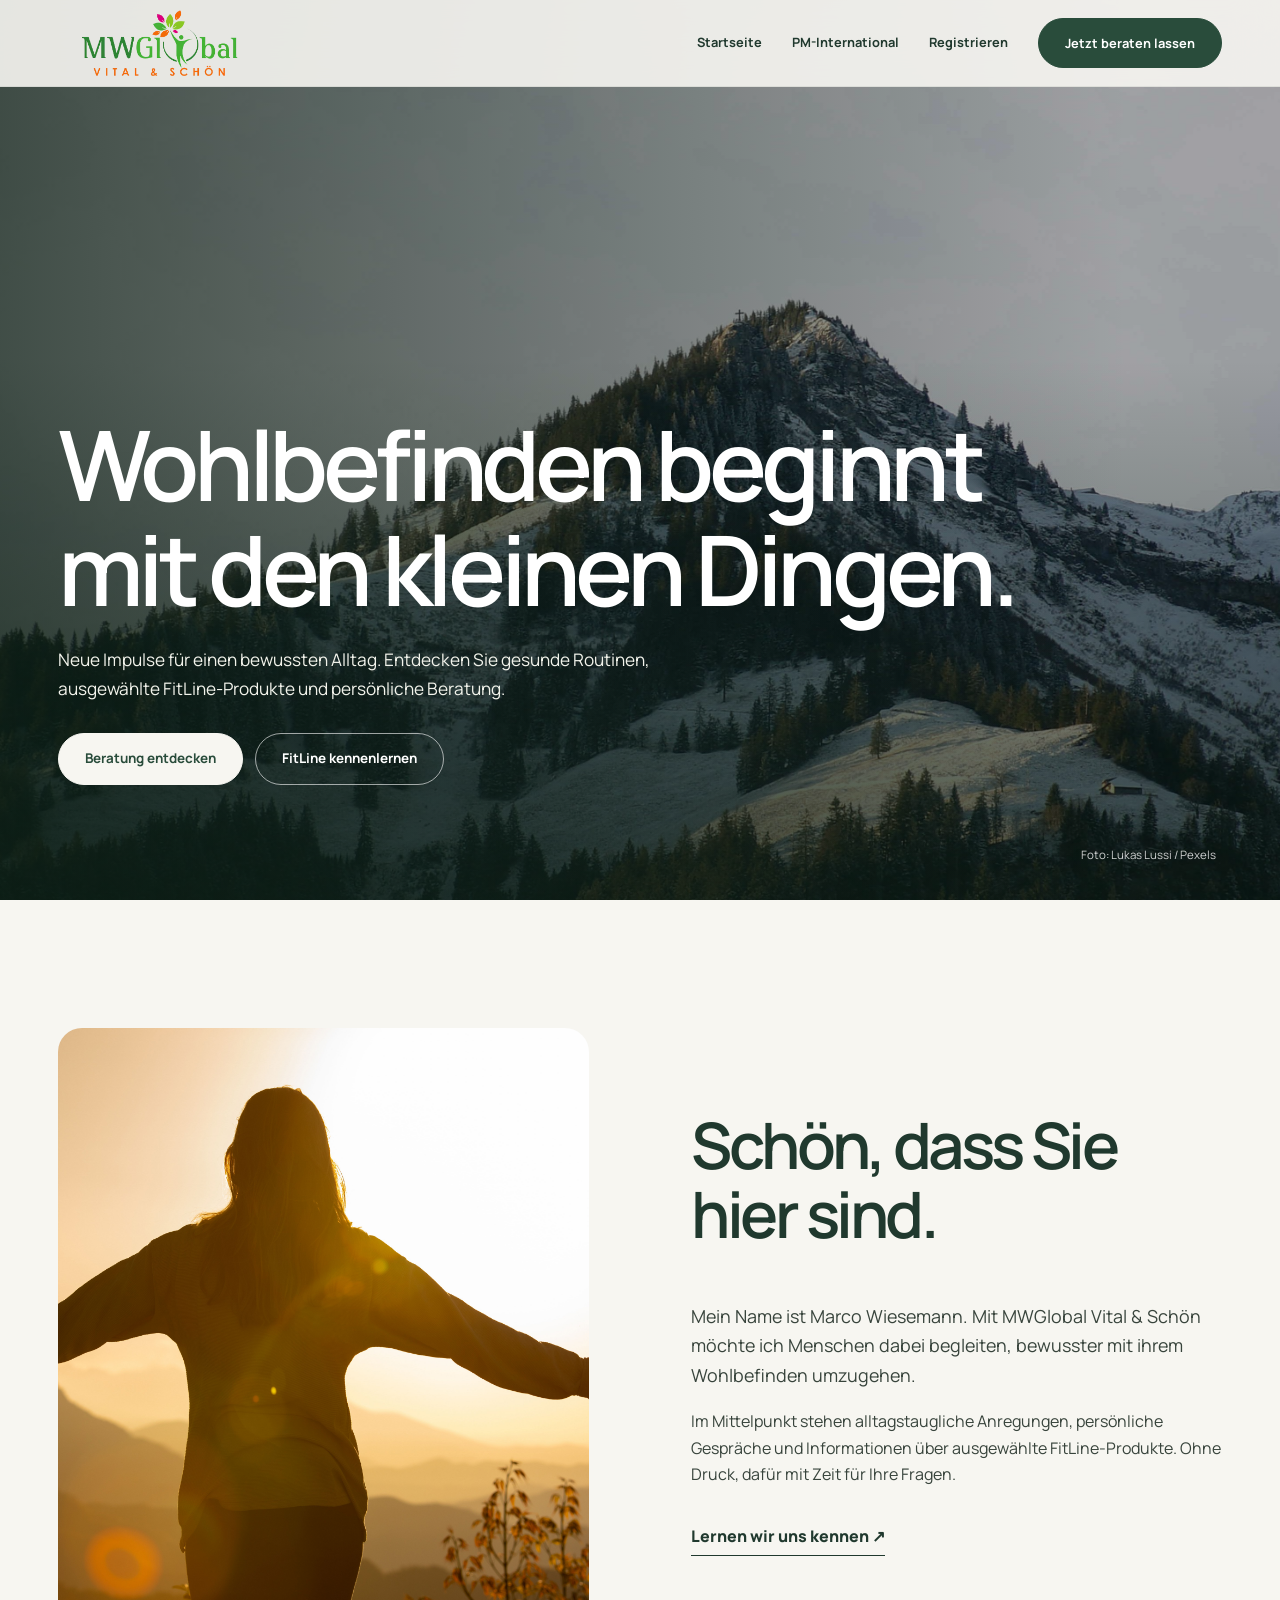
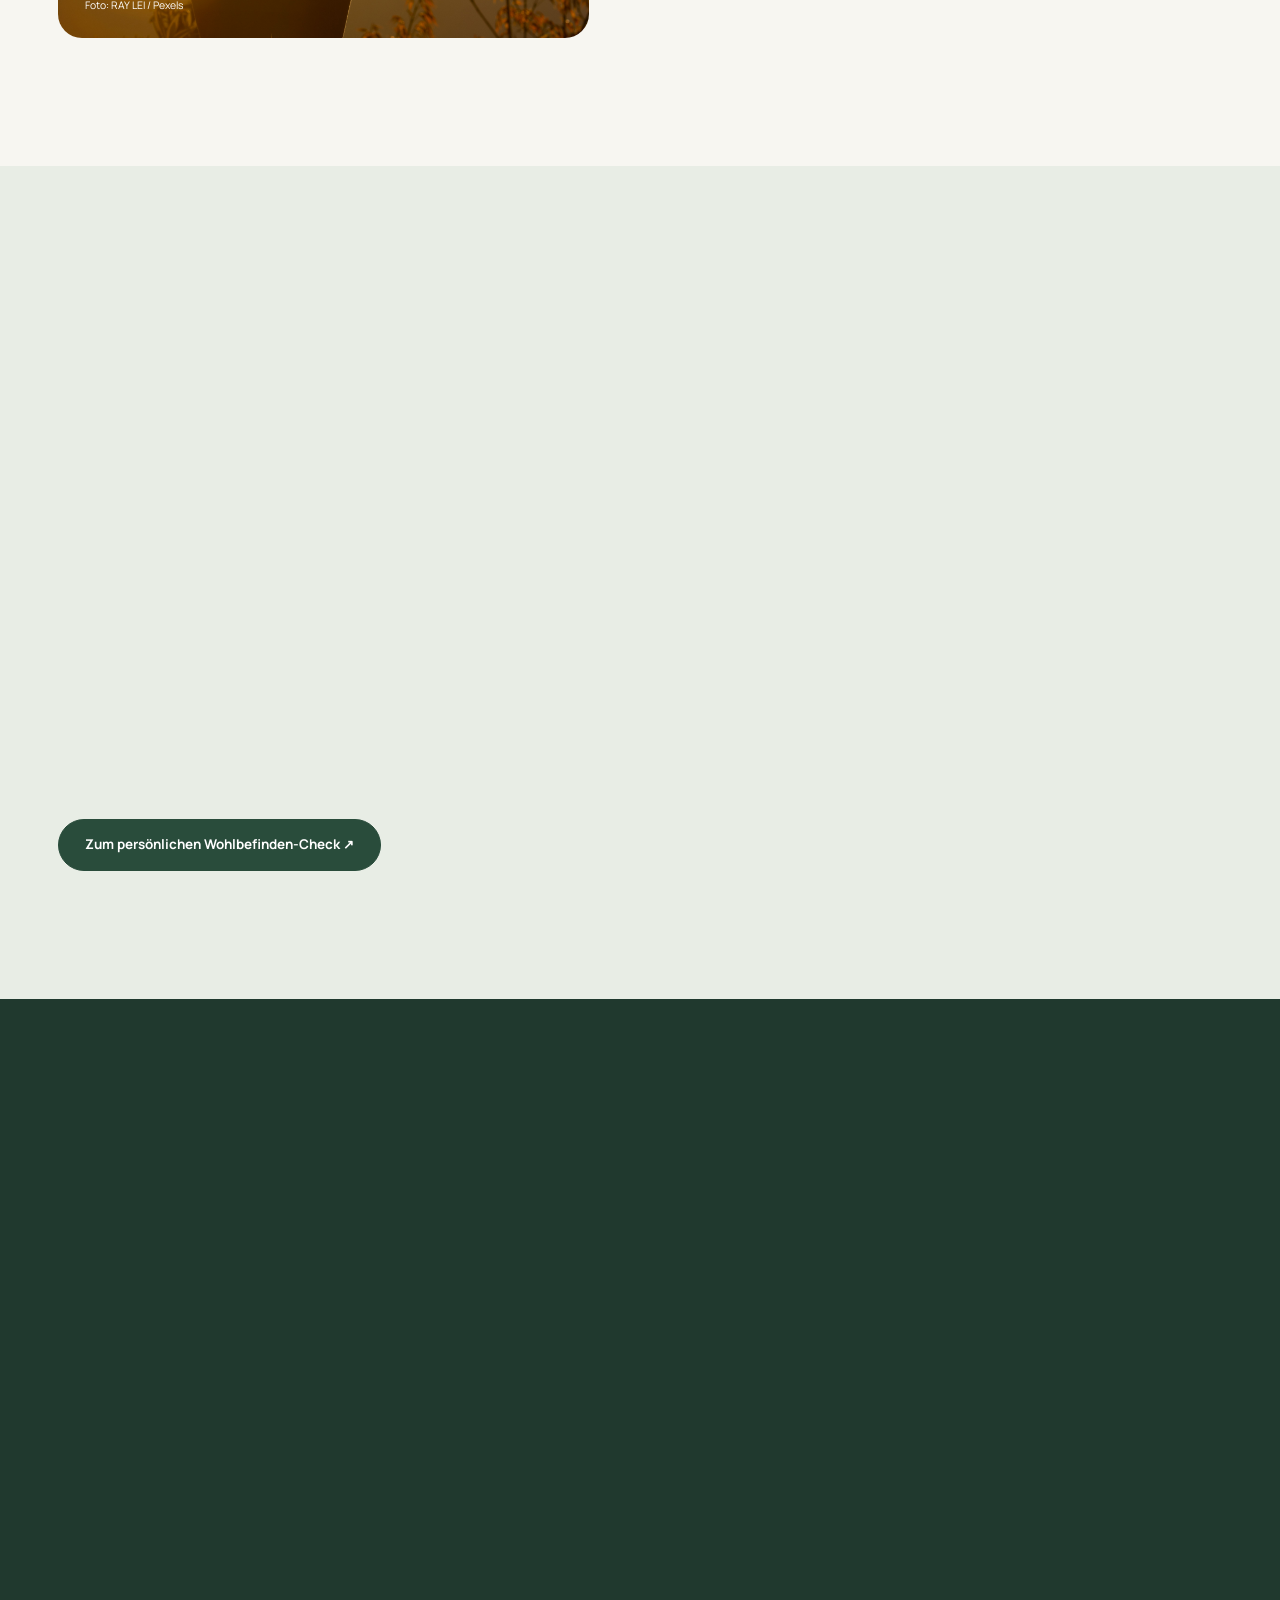
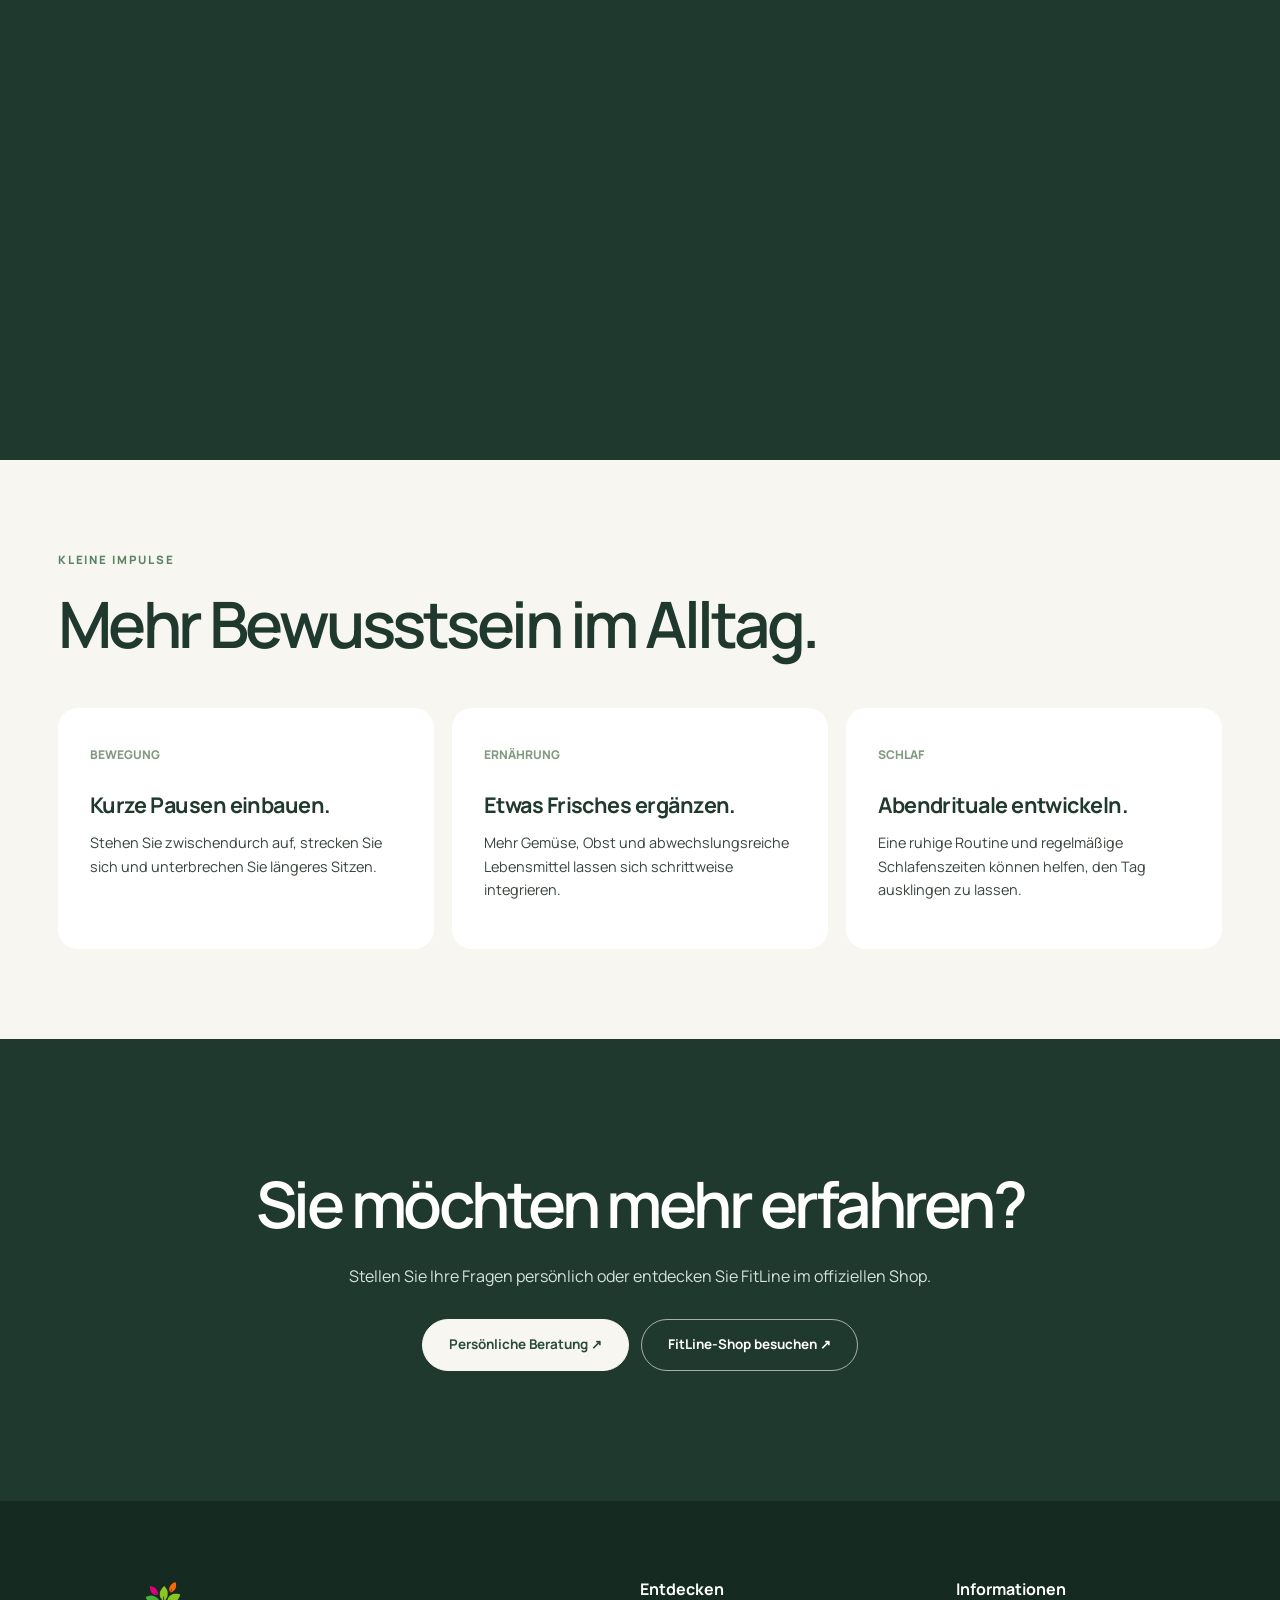
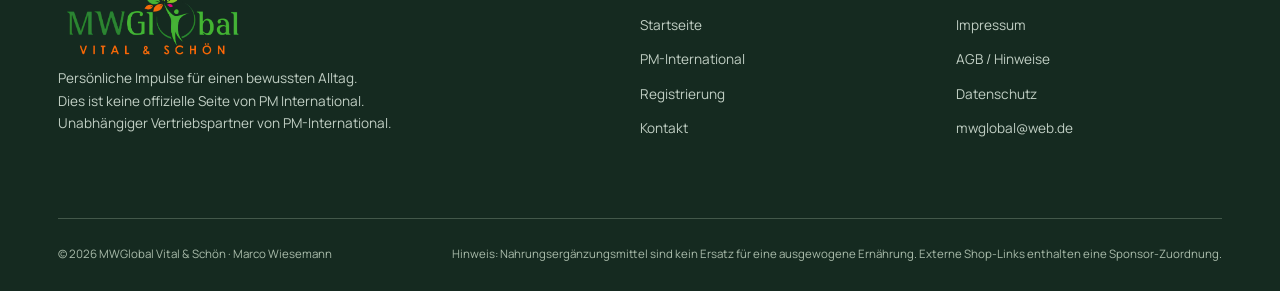
==== index.html @ 14554df6 "first upload" ====
<!doctype html>
<html lang="de">
 <head>
  <meta charset="utf-8">
  <meta content="width=device-width,initial-scale=1" name="viewport">
  <meta content="Persönliche Beratung, Alltagstipps und Informationen zu FitLine bei MWGlobal Vital & Schön." name="description">
  <meta content="#20392e" name="theme-color">
  <title>
   MWGlobal Vital & Schön
  </title>
  <link href="assets/style.css" rel="stylesheet">
 </head>
 <body>
  <header class="header">
   <div class="container nav">
    <a aria-label="MWGlobal Startseite" class="logo" href="index.html">
     <img alt="MWGlobal Vital & Schön" class="brand-logo" src="assets/images/MWGlobal_Logo.png">
    </a>
    <nav aria-label="Hauptnavigation" class="nav-links" id="main-nav">
     <a href="index.html">
      Startseite
     </a>
     <a href="pm-international.html">
      PM-International
     </a>
     <a href="https://www.pmebusiness.com/registrationv2/?TP=6020723">
     Registrieren
     </a>
     <a class="btn" href="kontakt.html">
      Jetzt beraten lassen
     </a>
    </nav>
    <button aria-controls="main-nav" aria-expanded="false" aria-label="Men&uuml; &ouml;ffnen" class="menu-btn">
     ☰
    </button>
   </div>
  </header>
  <main>
   <section class="hero">
    <img alt="pexels-lukas-lussi-930564355-28142857.jpg" class="hero-img" src="assets/images/pexels-lukas-lussi-930564355-28142857.jpg">
    <div class="container hero-content">
     <h1>
      Wohlbefinden beginnt mit den kleinen Dingen.
     </h1>
     <p>
      Neue Impulse für einen bewussten Alltag. Entdecken Sie gesunde Routinen, ausgewählte FitLine-Produkte und persönliche Beratung.
     </p>
     <div class="actions">
      <a class="btn light" href="kontakt.html">
       Beratung entdecken
      </a>
      <a class="btn white-outline" href="pm-international.html">
       FitLine kennenlernen
      </a>
     </div>
    </div>
    <span class="hero-note">
     Foto: Lukas Lussi / Pexels
    </span>
   </section>
   <section class="section">
    <div class="container split">
     <div class="photo-placeholder fade">
      <img alt="Symbolbild eines entspannten Alltags" loading="lazy" src="assets/images/pexels-ray-lei-2809836-13865884.jpg">
     </div>
     <div class="fade">

      <h2>
       Schön, dass Sie hier sind.
      </h2>
      <p class="lead">
       Mein Name ist Marco Wiesemann. Mit MWGlobal Vital & Schön möchte ich Menschen dabei begleiten, bewusster mit ihrem Wohlbefinden umzugehen.
      </p>
      <p>
       Im Mittelpunkt stehen alltagstaugliche Anregungen, persönliche Gespräche und Informationen über ausgewählte FitLine-Produkte. Ohne Druck, dafür mit Zeit für Ihre Fragen.
      </p>
      <a class="text-link" href="kontakt.html">
       Lernen wir uns kennen &nearrow;
      </a>
     </div>
    </div>
   </section>
   <section class="section" style="background:#e8ede5">
    <div class="container">
     <div class="section-head fade">
      <div>
       <span class="eyebrow">
        Ihr Alltag im Mittelpunkt
       </span>
       <h2>
        Was beschäftigt Sie gerade?
       </h2>
      </div>
      <p>
       Oft sind es kleine Gewohnheiten, die den Alltag prägen. Wo möchten Sie ansetzen?
      </p>
     </div>
     <div class="grid">
      <div class="tile fade">
       <span class="symbol">
        ☾
       </span>
       <h3>
        Schlaf & Erholung
       </h3>
      </div>
      <div class="tile fade">
       <span class="symbol">
        ✳
       </span>
       <h3>
        Energie im Alltag
       </h3>
      </div>
      <div class="tile fade">
       <span class="symbol">
        ◉
       </span>
       <h3>
        Ernährung & Balance
       </h3>
      </div>
      <div class="tile fade">
       <span class="symbol">
        &nearrow;
       </span>
       <h3>
        Aktiver Lebensstil
       </h3>
      </div>
     </div>
     <div style="margin-top:38px">
      <a class="btn" href="kontakt.html">
       Zum persönlichen Wohlbefinden-Check &nearrow;
      </a>
     </div>
    </div>
   </section>
   <section class="section dark">
    <div class="container">
     <div class="section-head fade">
      <div>
       <h2>
        Produkte für bewusste Routinen.
       </h2>
      </div>
      <p>
       Informieren Sie sich über ausgewählte Produkte und ihre Zusammensetzung. Der Kauf erfolgt direkt im offiziellen FitLine-Shop.
      </p>
     </div>
     <div class="products">
      <article class="product fade">
       <div class="product-image">
        <img
            src="assets/images/pexels-vanessa-loring-5966430.jpg"
            alt="Symbolbild für PowerCocktail"
            loading="lazy"
        >
        <span class="photo-credit">
            Foto: Vanessa Loring / Pexels
        </span>
       </div>
       <div class="product-body">
        <span class="eyebrow">
         MORGEN
        </span>
        <h3>
         PowerCocktail
        </h3>
        <p>
         Ein Nahrungsergänzungsmittel mit Vitaminen und weiteren Inhaltsstoffen für die tägliche Routine.
        </p>
        <a class="text-link" href="https://www.fitline.com/de/de-de/products/0705067?sponsor=6020723">
         Im Shop entdecken &nearrow;
        </a>
       </div>
      </article>
      <article class="product fade">
        <div class="product-image">
        <img
            src="assets/images/pexels-lovish-jain-2160886404-37067889.jpg"
            alt="Symbolbild für Restorate"
            loading="lazy"
        >
        <span class="photo-credit">
            Foto: Lovish Jain / Pexels
        </span>
        </div>
       <div class="product-body">
        <span class="eyebrow">
         ABEND
        </span>
        <h3>
         Restorate
        </h3>
        <p>
         Mineralstoffhaltiges Produkt, das sich in eine persönliche Abendroutine einfügen lässt.
        </p>
        <a class="text-link" href="https://www.fitline.com/de/de-de/products/0702037?sponsor=6020723">
         Im Shop entdecken &nearrow;
        </a>
       </div>
      </article>

      <article class="product fade">
        <div class="product-image">
        <img
            src="assets/images/pexels-nicola-barts-7937002.jpg"
            alt="Symbolbild für TopShape"
            loading="lazy"
        >
        <span class="photo-credit">
            Foto: Nicola Barts / Pexels
        </span>
        </div>
       <div class="product-body">
        <span class="eyebrow">
         ERNÄHRUNG
        </span>
        <h3>
         TopShape
        </h3>
        <p>
         Als Ergänzung im Rahmen einer bewussten Ernährung und eines aktiven Lebensstils.
        </p>
        <a class="text-link" href="https://www.fitline.com/de/de-de/products/0704031?sponsor=6020723">
         Im Shop entdecken &nearrow;
        </a>
       </div>
      </article>
     </div>
    </div>
   </section>
   <section class="section compact">
    <div class="container">
     <div class="section-head">
      <div>
       <span class="eyebrow">
        Kleine Impulse
       </span>
       <h2>
        Mehr Bewusstsein im Alltag.
       </h2>
      </div>
     </div>
     <div class="tips">
      <div class="tip fade">
       <span class="num">
        BEWEGUNG
       </span>
       <h3>
        Kurze Pausen einbauen.
       </h3>
       <p>
        Stehen Sie zwischendurch auf, strecken Sie sich und unterbrechen Sie längeres Sitzen.
       </p>
      </div>
      <div class="tip fade">
       <span class="num">
        ERNÄHRUNG
       </span>
       <h3>
        Etwas Frisches ergänzen.
       </h3>
       <p>
        Mehr Gemüse, Obst und abwechslungsreiche Lebensmittel lassen sich schrittweise integrieren.
       </p>
      </div>
      <div class="tip fade">
       <span class="num">
        SCHLAF
       </span>
       <h3>
        Abendrituale entwickeln.
       </h3>
       <p>
        Eine ruhige Routine und regelmäßige Schlafenszeiten können helfen, den Tag ausklingen zu lassen.
       </p>
      </div>
     </div>
    </div>
   </section>
   <section class="cta">
    <div class="container">
     <h2>
      Sie möchten mehr erfahren?
     </h2>
     <p>
      Stellen Sie Ihre Fragen persönlich oder entdecken Sie FitLine im offiziellen Shop.
     </p>
     <div class="actions">
      <a class="btn light" href="kontakt.html">
       Persönliche Beratung &nearrow;
      </a>
      <a class="btn white-outline" href="https://www.fitline.com/de/de-de?sponsor=6020723">
       FitLine-Shop besuchen &nearrow;
      </a>
     </div>
    </div>
   </section>
  </main>
  <footer class="footer">
   <div class="container">
    <div class="footer-grid">
     <div>
      <a aria-label="MWGlobal Startseite" class="logo" href="index.html">
       <img alt="MWGlobal Vital & Schön" class="brand-logo" src="assets/images/MWGlobal_Logo.png">
      </a>
      <p>
       Persönliche Impulse für einen bewussten Alltag.
       <br>
       Dies ist keine offizielle Seite von PM International. <br> Unabhängiger Vertriebspartner von PM-International.
      </p>
     </div>
     <div class="footer-col">
      <b>
       Entdecken
      </b>
      <a href="index.html">
       Startseite
      </a>
      <a href="pm-international.html">
       PM-International
      </a>
      <a href="https://www.pmebusiness.com/registrationv2/?TP=6020723">
      Registrierung
      </a>
      <a href="kontakt.html">
       Kontakt
      </a>
     </div>
     <div class="footer-col">
      <b>
       Informationen
      </b>
      <a href="impressum.html">
       Impressum
      </a>
      <a href="agb.html">
       AGB / Hinweise
      </a>
      <a href="datenschutz.html">
       Datenschutz
      </a>
      <a href="mailto:mwglobal@web.de">
       mwglobal@web.de
      </a>
     </div>
    </div>
    <div class="footer-bottom">
     <span>
      &copy; 2026 MWGlobal Vital & Schön &middot; Marco Wiesemann
     </span>
     <span>
      Hinweis: Nahrungsergänzungsmittel sind kein Ersatz für eine ausgewogene Ernährung. Externe Shop-Links enthalten eine Sponsor-Zuordnung.
     </span>
    </div>
   </div>
  </footer>
  <script defer src="assets/main.js">
  </script>
 </body>
</html>
---- assets/style.css ----
/* =========================================================
   MWGLOBAL — STYLESHEET
   ========================================================= */


@font-face {
  font-family: "Manrope";
  src: url("./fonts/manrope-latin-wght-normal.woff2") format("woff2");
  font-style: normal;
  font-weight: 200 800;
  font-display: swap;
}

@font-face {
  font-family: "Manrope";
  src: url("./fonts/manrope-latin-ext-wght-normal.woff2") format("woff2");
  font-style: normal;
  font-weight: 200 800;
  font-display: swap;
  unicode-range:
    U+0100-02BA,
    U+02BD-02C5,
    U+02C7-02CC,
    U+02CE-02D7,
    U+02DD-02FF,
    U+0304,
    U+0308,
    U+0329,
    U+1D00-1DBF,
    U+1E00-1E9F,
    U+1EF2-1EFF,
    U+2020,
    U+20A0-20AB,
    U+20AD-20CF,
    U+2113,
    U+2C60-2C7F,
    U+A720-A7FF;
}


/* 01. Variables & reset */
:root {
  --ink: #20392e;
  --green: #294c3b;
  --sage: #879d83;
  --paper: #f7f6f1;
  --cream: #eeeee6;
  --line: #dce3d9;
  --text: #38443c;
  --muted: #6c7970;
  --radius: 24px;
}

* { box-sizing: border-box; }
html { scroll-behavior: smooth; }
body {
  margin: 0;
  background: var(--paper);
  font-family: Manrope, sans-serif;
  color: var(--ink);
  line-height: 1.65;
}
body.menu-open { overflow: hidden; }
a { color: inherit; text-decoration: none; }
button, input, textarea, select { font: inherit; }
button { cursor: pointer; }
img { display: block; width: 100%; object-fit: cover; }
h1, h2, h3, p { margin-top: 0; }
h1, h2 { line-height: 1.08; letter-spacing: -.055em; }
h1 { font-size: clamp(3.3rem, 7.6vw, 8.4rem); font-weight: 600; }
h2 { font-size: clamp(2.6rem, 5vw, 5.4rem); font-weight: 600; }
h3 { font-size: 1.35rem; line-height: 1.3; letter-spacing: -.025em; }
p { color: var(--text); }

/* 02. Layout & typography */
.container { width: min(1380px, calc(100% - 9vw)); margin-inline: auto; }
.narrow { max-width: 850px; }
.eyebrow {
  font-size: .72rem;
  font-weight: 800;
  letter-spacing: .17em;
  text-transform: uppercase;
  color: #5b8465;
  display: block;
  margin-bottom: 20px;
}
.muted { color: var(--muted); }
.small { font-size: .8rem; }
.hide { display: none !important; }
.sr-only {
  position: absolute;
  width: 1px;
  height: 1px;
  overflow: hidden;
  clip: rect(0, 0, 0, 0);
}

/* 03. Header & navigation */
.header {
  position: fixed;
  top: 0;
  left: 0;
  right: 0;
  z-index: 100;
  background: rgba(247, 246, 241, .91);
  backdrop-filter: blur(22px);
  border-bottom: 1px solid rgba(32, 57, 46, .08);
}
.nav {
  height: 86px;
  display: flex;
  align-items: center;
  justify-content: space-between;
  gap: 30px;
}
.logo {
  font-size: 1.25rem;
  letter-spacing: -.065em;
  font-weight: 800;
  line-height: 1;
}
.logo em { font-style: normal; color: #7a9d77; }
.logo small {
  display: block;
  font-size: .54rem;
  letter-spacing: .26em;
  font-weight: 700;
  margin-top: 7px;
  color: #69806c;
}
.nav-links { display: flex; align-items: center; gap: 30px; }
.nav-links > a { font-size: .8rem; font-weight: 700; transition: color .2s; }
.menu-btn {
  display: none;
  background: none;
  border: 0;
  font-size: 1.8rem;
  color: var(--green);
}

/* SVG logo */
.logo { display: inline-flex; align-items: center; text-decoration: none; }
.logo .brand-logo {
  display: block;
  width: clamp(145px, 16vw, 205px);
  height: auto;
  max-height: 76px;
  object-fit: contain;
}

/* 04. Buttons & links */
.btn {
  display: inline-flex;
  justify-content: center;
  align-items: center;
  gap: 14px;
  border-radius: 100px;
  border: 1px solid var(--green);
  background: var(--green);
  color: white;
  padding: 16px 26px;
  font-weight: 700;
  font-size: .84rem;
  line-height: 1.3;
  transition: transform .25s, background .25s;
}
.btn:hover { background: #436b52; }
.btn.light { background: #f7f6f1; color: var(--green); border-color: #f7f6f1; }
.btn.light:hover { background:#eaeeea; color: var(--green); border-color: #f7f6f1; }
.btn.outline { background: transparent; color: var(--green); }
.btn.outline:hover { background: #e9eee7; }
.btn.white-outline {
  background: transparent;
  color: white;
  border-color: rgba(255, 255, 255, .6);
}
.btn.white-outline:hover { background: rgba(255, 255, 255, .12); }
.text-link {
  font-weight: 800;
  border-bottom: 1px solid currentColor;
  padding-bottom: 5px;
  display: inline-block;
  margin-top: 20px;
}
.actions { display: flex; flex-wrap: wrap; gap: 12px; margin-top: 30px; }

/* 05. Landing hero */
.hero {
  padding-top: 86px;
  min-height: 760px;
  height: min(900px, 100svh);
  position: relative;
  display: flex;
  align-items: end;
  overflow: hidden;
  background: #314d3d;
  color: white;
}
.hero-img {
  position: absolute;
  inset: 0;
  width: 100%;
  height: 100%;
  object-fit: cover;
  object-position: center 45%;
  filter: brightness(.66);
}
.hero:after {
  content: '';
  position: absolute;
  inset: 0;
  background:
    linear-gradient(90deg, rgba(11, 31, 21, .66), transparent 88%),
    linear-gradient(0deg, rgba(13, 30, 20, .53), transparent 60%);
}
.hero-content {
  position: relative;
  z-index: 1;
  padding-bottom: clamp(70px, 9vw, 125px);
}
.hero h1 { max-width: 1000px; margin-bottom: 25px; }
.hero p { color: #f2f3eb; max-width: 610px; font-size: 1.08rem; }
.hero .eyebrow { color: #d5e8d0; }
.hero-note {
  position: absolute;
  right: 5vw;
  bottom: 36px;
  z-index: 2;
  color: rgba(255, 255, 255, .8);
  font-size: .72rem;
}

/* 06. Sections & split layout */
.section { padding: clamp(90px, 10vw, 160px) 0; }
.section.compact { padding: 90px 0; }
.split {
  display: grid;
  grid-template-columns: 1fr 1fr;
  gap: clamp(40px, 8vw, 135px);
  align-items: center;
}
.split img { height: 610px; border-radius: var(--radius); }
.lead { font-size: clamp(1.05rem, 1.4vw, 1.3rem); max-width: 680px; }
.section-head {
  display: flex;
  justify-content: space-between;
  align-items: end;
  gap: 30px;
  margin-bottom: 50px;
}
.section-head h2 { max-width: 760px; margin-bottom: 0; }
.section-head p { max-width: 370px; }
.grid { display: grid; grid-template-columns: repeat(4, 1fr); gap: 16px; }
.tile {
  border-radius: 20px;
  background: #ebeee6;
  padding: 35px;
  min-height: 260px;
  display: flex;
  flex-direction: column;
  align-items: center;
  justify-content: center;
  gap: 24px;
  text-align: center;
}
.tile .symbol { font-size: 3rem; line-height: 1; color: #5b8065; }
.tile h3 { margin: 0; }
.dark { background: #20392e; color: white; }
.dark p { color: #adc9ab; }
.dark .eyebrow { color: #70876e; }

/* 07. Products */
.products { display: grid; grid-template-columns: repeat(3, 1fr); gap: 20px; }
.product {
  background: #f4f4ed;
  border-radius: 22px;
  overflow: hidden;
  color: var(--ink);
}
.product img { height: 340px; background: #e4e9df; }
.product-body { padding: 28px; }
.product-body p { font-size: .9rem; color: #5e6b62 }
.product .text-link { font-size: .8rem; }
.note { font-size: .77rem; color: #718076; margin-top: 25px; }
.dark .note { color: #bdcbbc; }

/* Product image with photographer credit */
.product-image {
  position: relative;
  overflow: hidden;
}

.product-image img {
  display: block;
  width: 100%;
  height: 340px;
  object-fit: cover;
}

.photo-credit {
  position: absolute;
  bottom: 12px;
  right: 14px;

  font-size: 0.55rem;
  font-weight: 500;
  color: rgba(255, 255, 255, 0.9);

  background: rgba(0, 0, 0, 0.35);
  padding: 4px 9px;
  border-radius: 5px;
}

/* 08. Content band, tips & CTA */
.band {
  background: #dfe8dc;
  border-radius: 28px;
  padding: clamp(40px, 6vw, 90px);
  display: flex;
  justify-content: space-between;
  align-items: center;
  gap: 50px;
}
.band h2 { max-width: 740px; margin: 0; }
.band p {
  margin-top: 30px;
}
.tips { display: grid; grid-template-columns: repeat(3, 1fr); gap: 18px; }
.tip { background: white; border-radius: 20px; padding: 32px; }
.tip .num { color: #829b80; font-size: .75rem; font-weight: 800; }
.tip h3 { margin: 24px 0 12px; }
.tip p { font-size: .9rem; }
.cta { background: #20392e; color: white; text-align: center; padding: 130px 0; }
.cta h2 { max-width: 880px; margin: 0 auto 25px; }
.cta p { color: #d6e3d8; }
.cta .actions { justify-content: center; }

/* 09. Footer */
.footer { background: #152a20; color: white; padding: 75px 0 28px; }
.footer-grid { display: grid; grid-template-columns: 2fr 1fr 1fr; gap: 50px; }
.footer p, .footer a { color: #c1cfc4; font-size: .85rem; }
.footer a:hover { color: white; }
.footer-col { display: flex; flex-direction: column; gap: 12px; }
.footer-bottom {
  border-top: 1px solid #43584a;
  margin-top: 70px;
  padding-top: 25px;
  display: flex;
  justify-content: space-between;
  gap: 20px;
  color: #a9bbaa;
  font-size: .72rem;
}
.footer .logo .brand-logo { width: 190px; max-height: none; }

/* 10. Inner pages & legal */
.page-hero { padding: 190px 0 100px; background: #e7ece4; }
.page-hero h1 { font-size: clamp(3.3rem, 6vw, 7rem); max-width: 1000px; }
.page-hero p { max-width: 690px; font-size: 1.1rem; }
.feature {
  padding: 60px 0;
  border-bottom: 1px solid var(--line);
  display: grid;
  grid-template-columns: 1fr 1fr;
  gap: 70px;
}
.feature h3 { font-size: 2rem; }
.feature p { max-width: 560px; }
.legal { padding: 90px 0 140px; }
.legal h2 { font-size: 2rem; letter-spacing: -.03em; margin-top: 45px; }
.legal p, .legal li { color: #43554a; }
.legal .warning {
  border-left: 4px solid #ba8658;
  background: #f5e9dc;
  padding: 22px;
  border-radius: 5px;
}
.registration-steps { display: grid; grid-template-columns: repeat(3, 1fr); gap: 20px; }
.registration-steps .tile { min-height: 250px; }
.external { font-size: .75rem; color: #66786b; }
.notice { background: #e9eee6; padding: 22px 25px; border-radius: 14px; color: #506456; font-size: .85rem; }

/* 11. Questionnaire & form */
.question-card {
  background: white;
  border: 1px solid #e2e7df;
  border-radius: 26px;
  padding: clamp(25px, 5vw, 65px);
  max-width: 860px;
  margin: auto;
}
.progress {
  height: 6px;
  border-radius: 8px;
  background: #e5ebe4;
  overflow: hidden;
  margin-bottom: 42px;
}
.progress > span { height: 100%; display: block; background: #6b9473; transition: width .3s; }
.question-card h2 { font-size: clamp(1.9rem, 3.3vw, 3.2rem); }
.options { display: grid; gap: 12px; margin: 35px 0; }
.option {
  display: block;
  border: 1px solid #d9e2d8;
  padding: 18px 22px;
  border-radius: 13px;
  cursor: pointer;
  transition: background .2s;
}
.option:has(input:checked) { background: #e4eee3; border-color: #7c9d7e; }
.option input { accent-color: #3b6445; margin-right: 14px; }
.form-nav { display: flex; justify-content: space-between; gap: 14px; margin-top: 28px; }
.form-field {
  display: flex;
  flex-direction: column;
  gap: 8px;
  margin: 15px 0;
  font-size: .86rem;
  font-weight: 700;
}
.form-field input, .form-field textarea {
  padding: 15px;
  border: 1px solid #cad8cb;
  border-radius: 12px;
  background: #fcfcf9;
  width: 100%;
  color: #20392e;
}
.form-field textarea { min-height: 130px; }
.consent { font-size: .8rem; display: flex; align-items: flex-start; gap: 12px; margin: 24px 0; }
.consent input { margin-top: 5px; }

/* 12. Placeholder photos & scroll animation */
.photo-placeholder { position: relative; }
.photo-placeholder:after {
  content: 'Foto: RAY LEI / Pexels';
  position: absolute;
  bottom: 15px;
  left: 15px;
  right: 15px;
  background: rgba(20, 45, 29, .0);
  color: white;
  font-size: .65rem;
  padding: 9px 12px;
  border-radius: 6px;
  max-width: max-content;
}
.photo-placeholderfitline { position: relative; }
.photo-placeholderfitline:after {
  content: 'Foto: Hannah Milar / Pexels';
  position: absolute;
  bottom: 15px;
  left: 15px;
  right: 15px;
  background: rgba(20, 45, 29, .0);
  color: white;
  font-size: .65rem;
  padding: 9px 12px;
  border-radius: 6px;
  max-width: max-content;
}
.fade { opacity: 0; transform: translateY(25px); transition: opacity .7s, transform .7s; }
.fade.visible { opacity: 1; transform: none; }

/* 13. Tablet */
@media (max-width: 1050px) {
  .nav-links { gap: 16px; }
  .nav-links > a { font-size: .72rem; }
  .btn { margin-top: 5px; }
  .grid { grid-template-columns: repeat(2, 1fr); }
  .split { gap: 45px; }
  .split img { height: 520px; }
  .footer-grid { grid-template-columns: 1.5fr 1fr 1fr; }
}

/* 14. Mobile */
@media (max-width: 750px) {
  .container { width: calc(100% - 40px); }
  .nav { height: 72px; }
  .btn { margin-top: 5px; }
  .header .nav-links {
    display: none;
    position: absolute;
    top: 72px;
    left: 0;
    right: 0;
    background: var(--paper);
    padding: 30px 20px;
    flex-direction: column;
    align-items: stretch;
    box-shadow: 0 20px 30px #172c2020;
  }
  .header .nav-links.open { display: flex; }
  .menu-btn { display: block; }
  .hero { padding-top: 72px; height: auto; min-height: 740px; }
  .hero h1 { font-size: clamp(3.2rem, 12vw, 5rem); }
  .hero-content { padding-bottom: 100px; }
  .hero-note { display: none; }
  .section { padding: 85px 0; }
  .split, .feature { grid-template-columns: 1fr; gap: 35px; }
  .split img { height: 420px; }
  .section-head { display: block; }
  .section-head p { margin-top: 25px; }
  .grid, .products, .tips, .registration-steps { grid-template-columns: 1fr; }
  .tile { min-height: 200px; }
  .band { display: block; }
  .band .btn { margin-top: 30px; }
  .footer-grid { grid-template-columns: 1fr 1fr; }
  .footer-grid > div:first-child { grid-column: span 2; }
  .footer-bottom { flex-direction: column; }
  .page-hero { padding: 150px 0 65px; }
  .question-card { padding: 24px; }
  .form-nav .btn { padding: 13px 18px; }
  .cta { padding: 95px 0; }
}

/* 15. Accessibility */
@media (prefers-reduced-motion: reduce) {
  *, *:before, *:after { scroll-behavior: auto !important; transition: none !important; }
  .fade { opacity: 1; transform: none; }
}
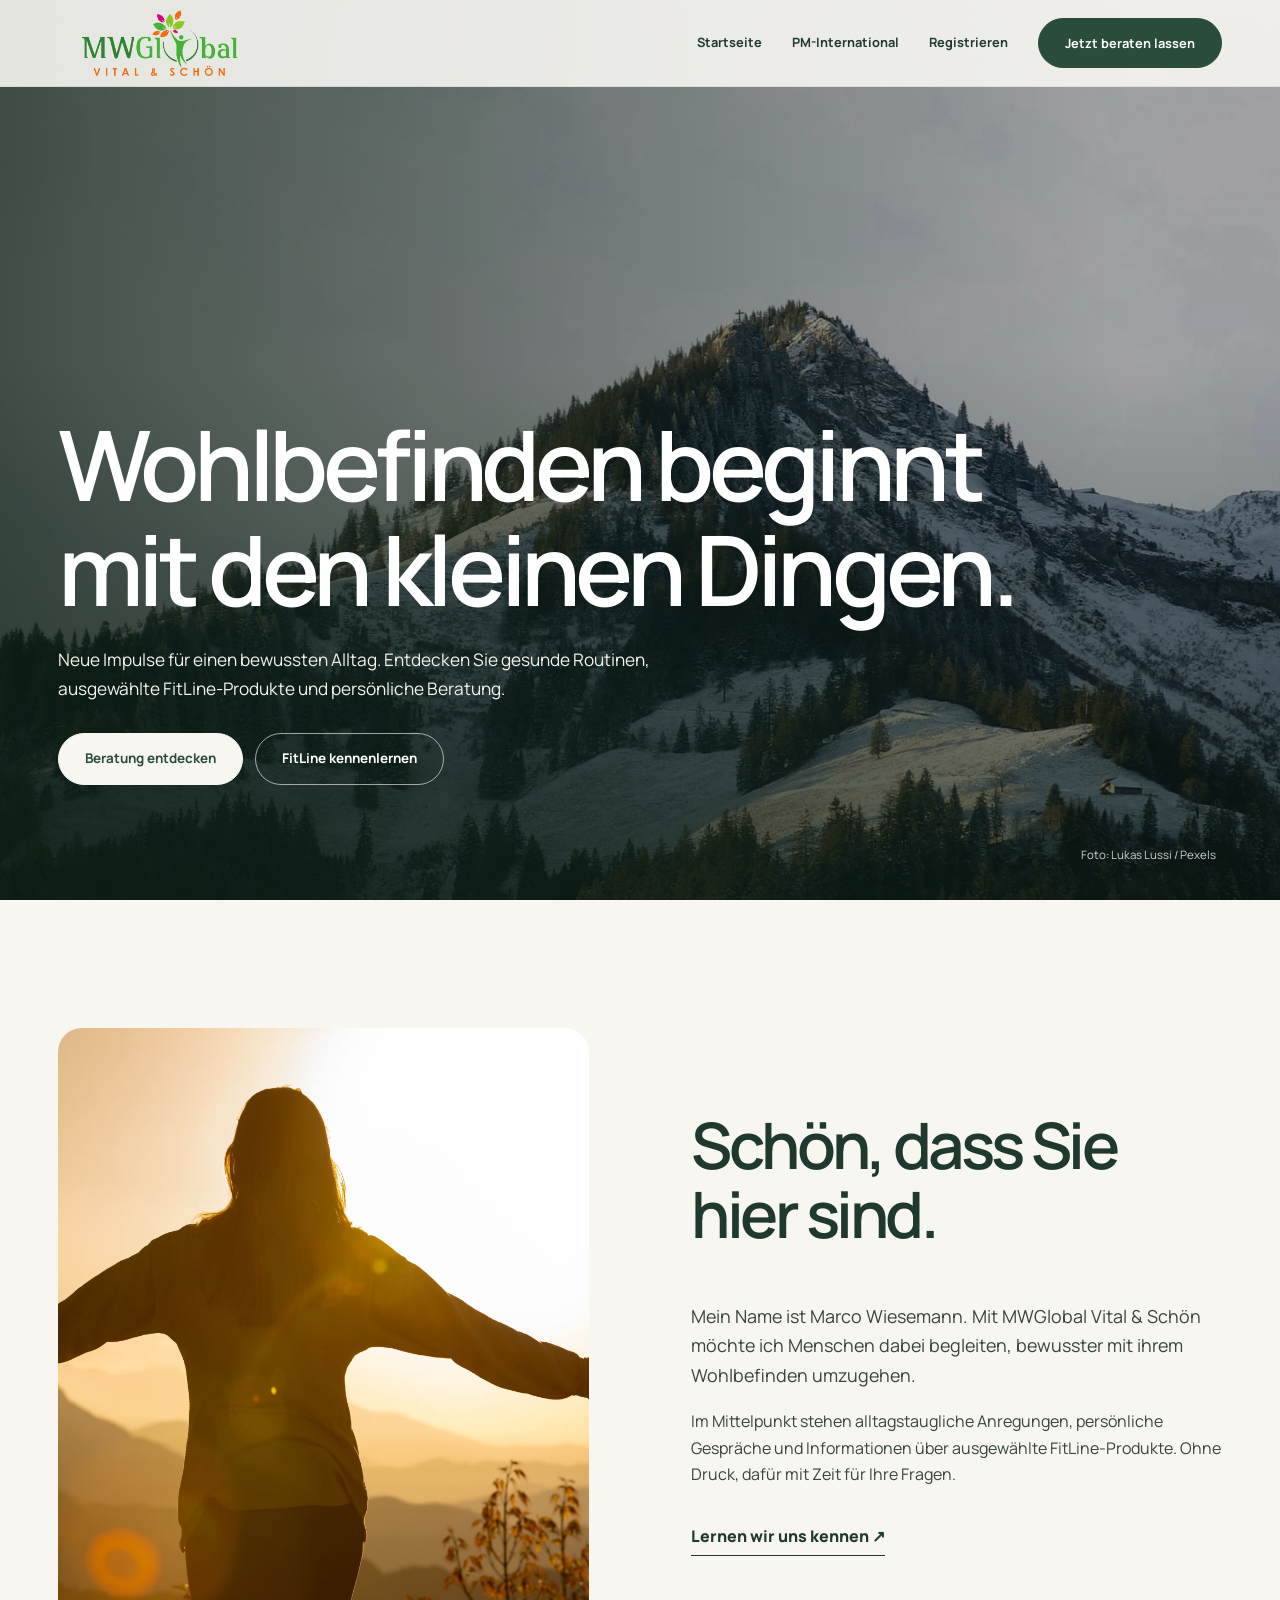
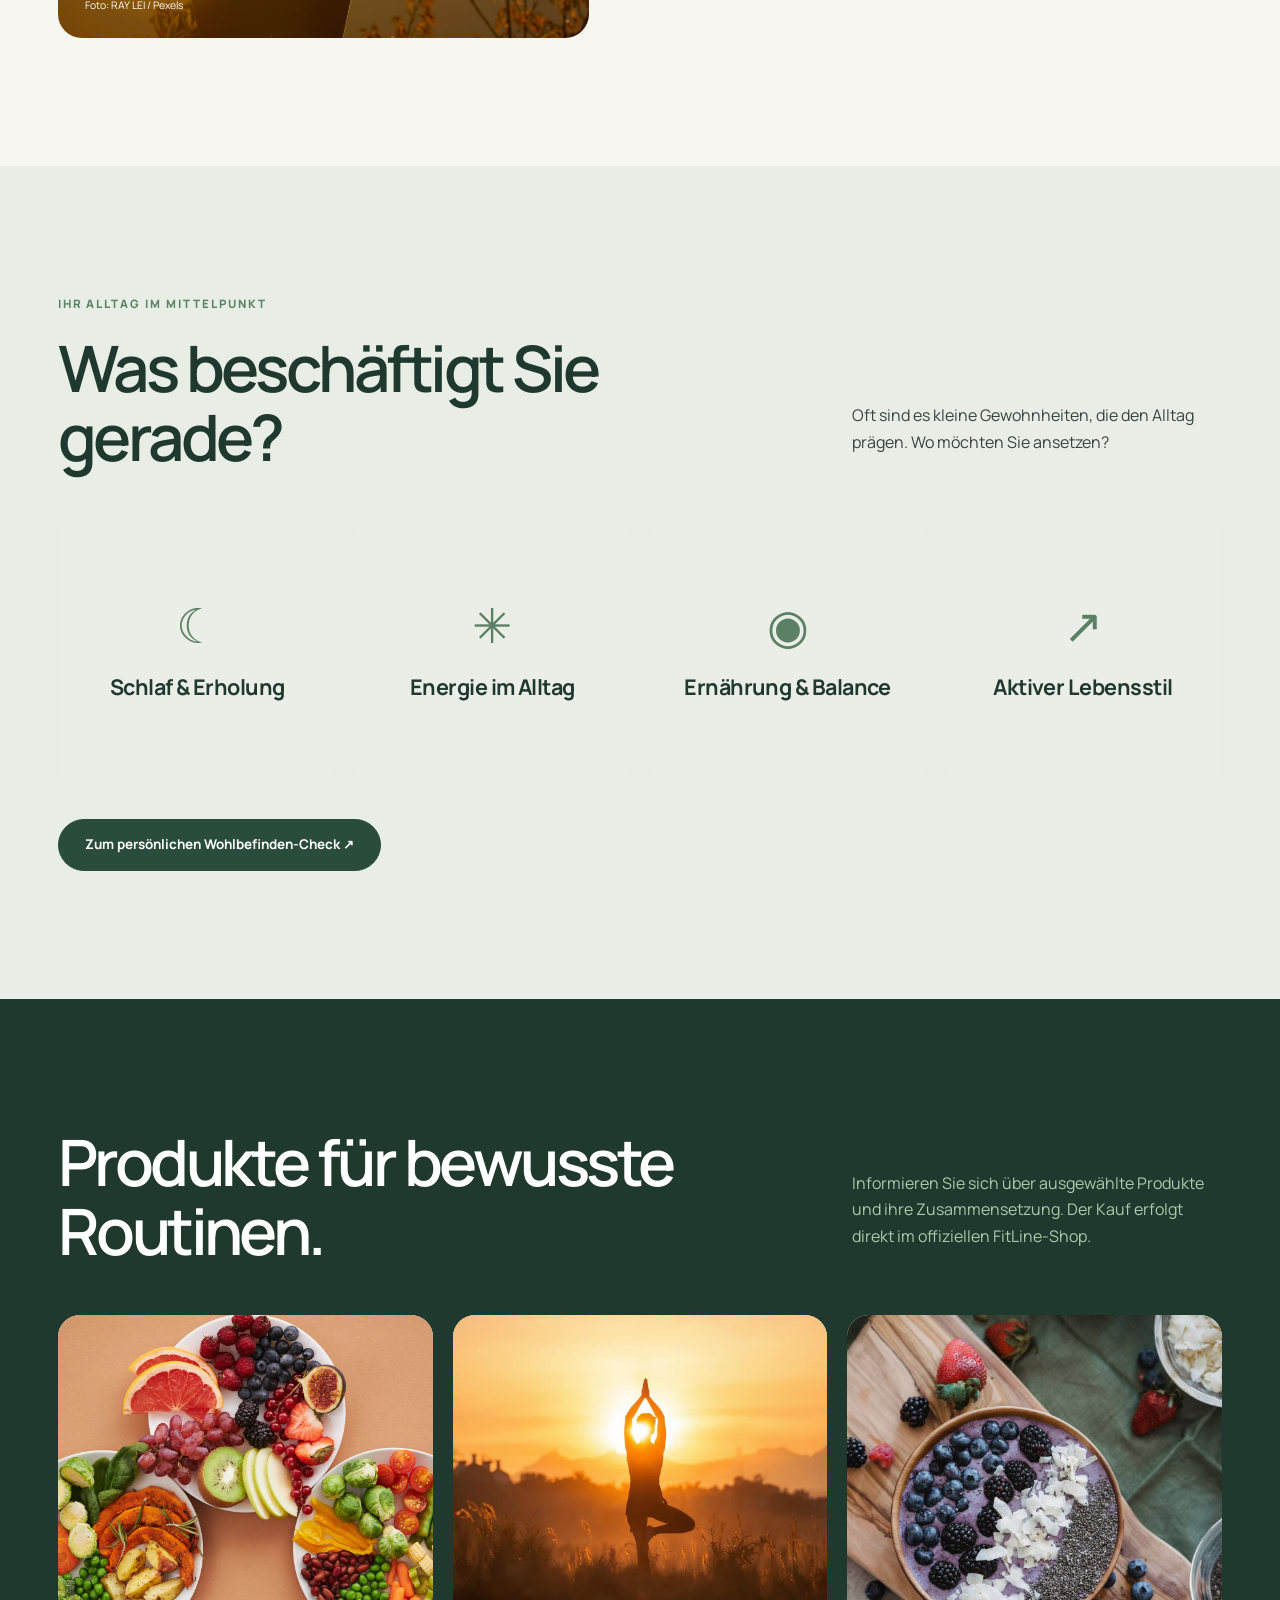
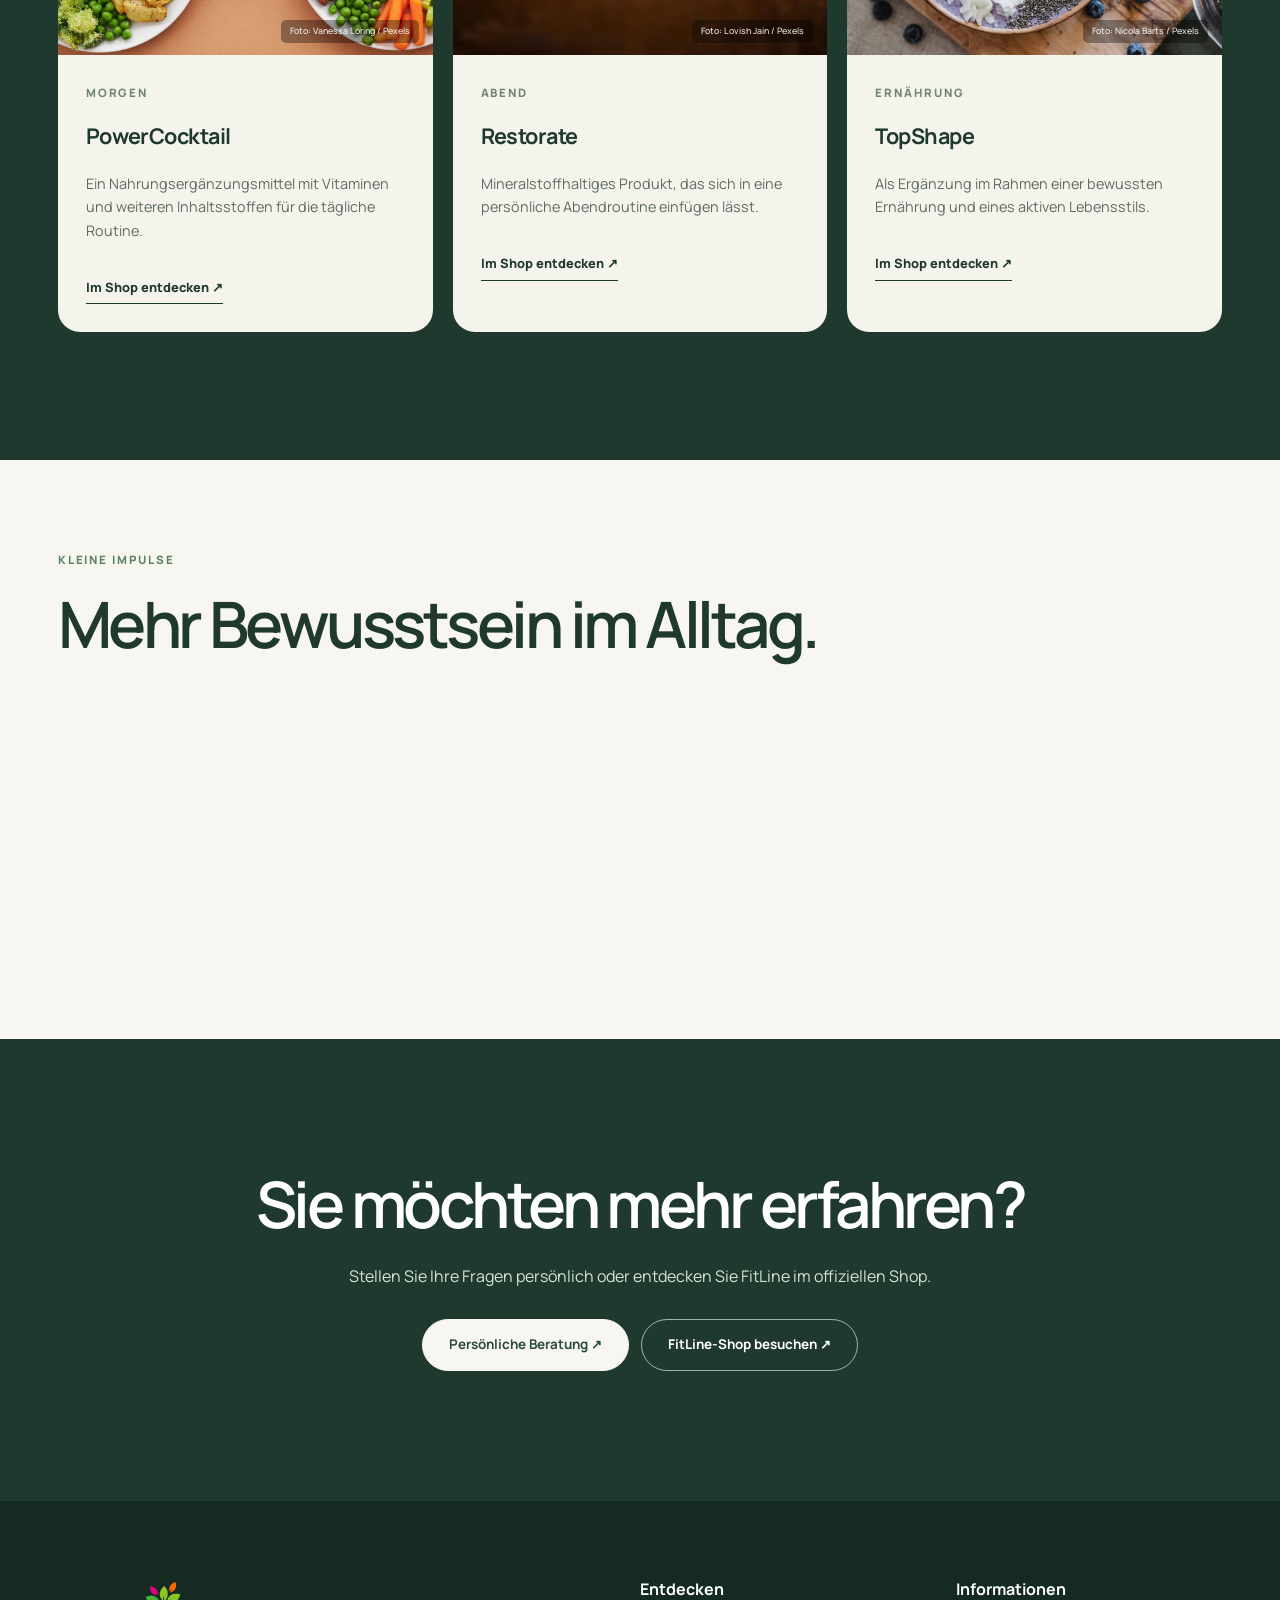
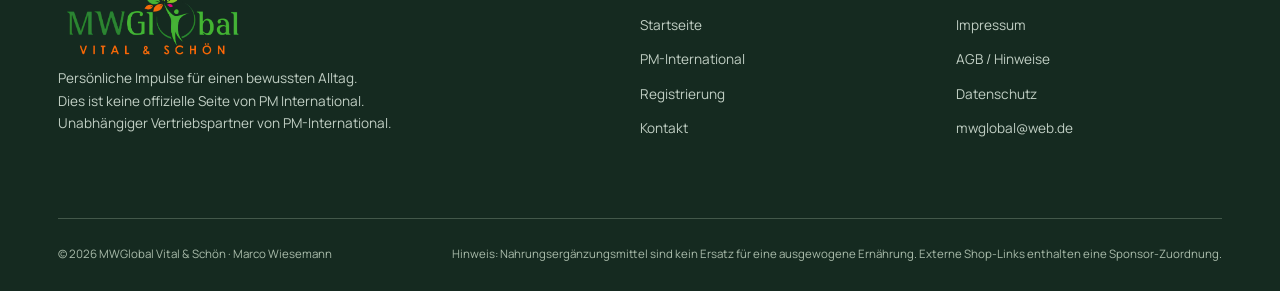
==== commit f6612c0b: "compressed images" ====
--- a/index.html
+++ b/index.html
@@ -37,7 +37,7 @@
   </header>
   <main>
    <section class="hero">
-    <img alt="pexels-lukas-lussi-930564355-28142857.jpg" class="hero-img" src="assets/images/pexels-lukas-lussi-930564355-28142857.jpg">
+    <img alt="pexels-lukas-lussi-930564355-28142857.avif" class="hero-img" src="assets/images/pexels-lukas-lussi-930564355-28142857.avif">
     <div class="container hero-content">
      <h1>
       Wohlbefinden beginnt mit den kleinen Dingen.
@@ -61,7 +61,7 @@
    <section class="section">
     <div class="container split">
      <div class="photo-placeholder fade">
-      <img alt="Symbolbild eines entspannten Alltags" loading="lazy" src="assets/images/pexels-ray-lei-2809836-13865884.jpg">
+      <img alt="Symbolbild eines entspannten Alltags" loading="lazy" src="assets/images/pexels-ray-lei-2809836-13865884.avif">
      </div>
      <div class="fade">
 
@@ -152,7 +152,7 @@
       <article class="product fade">
        <div class="product-image">
         <img
-            src="assets/images/pexels-vanessa-loring-5966430.jpg"
+            src="assets/images/pexels-vanessa-loring-5966430.avif"
             alt="Symbolbild für PowerCocktail"
             loading="lazy"
         >
@@ -178,7 +178,7 @@
       <article class="product fade">
         <div class="product-image">
         <img
-            src="assets/images/pexels-lovish-jain-2160886404-37067889.jpg"
+            src="assets/images/pexels-lovish-jain-2160886404-37067889.avif"
             alt="Symbolbild für Restorate"
             loading="lazy"
         >
@@ -205,7 +205,7 @@
       <article class="product fade">
         <div class="product-image">
         <img
-            src="assets/images/pexels-nicola-barts-7937002.jpg"
+            src="assets/images/pexels-nicola-barts-7937002.avif"
             alt="Symbolbild für TopShape"
             loading="lazy"
         >
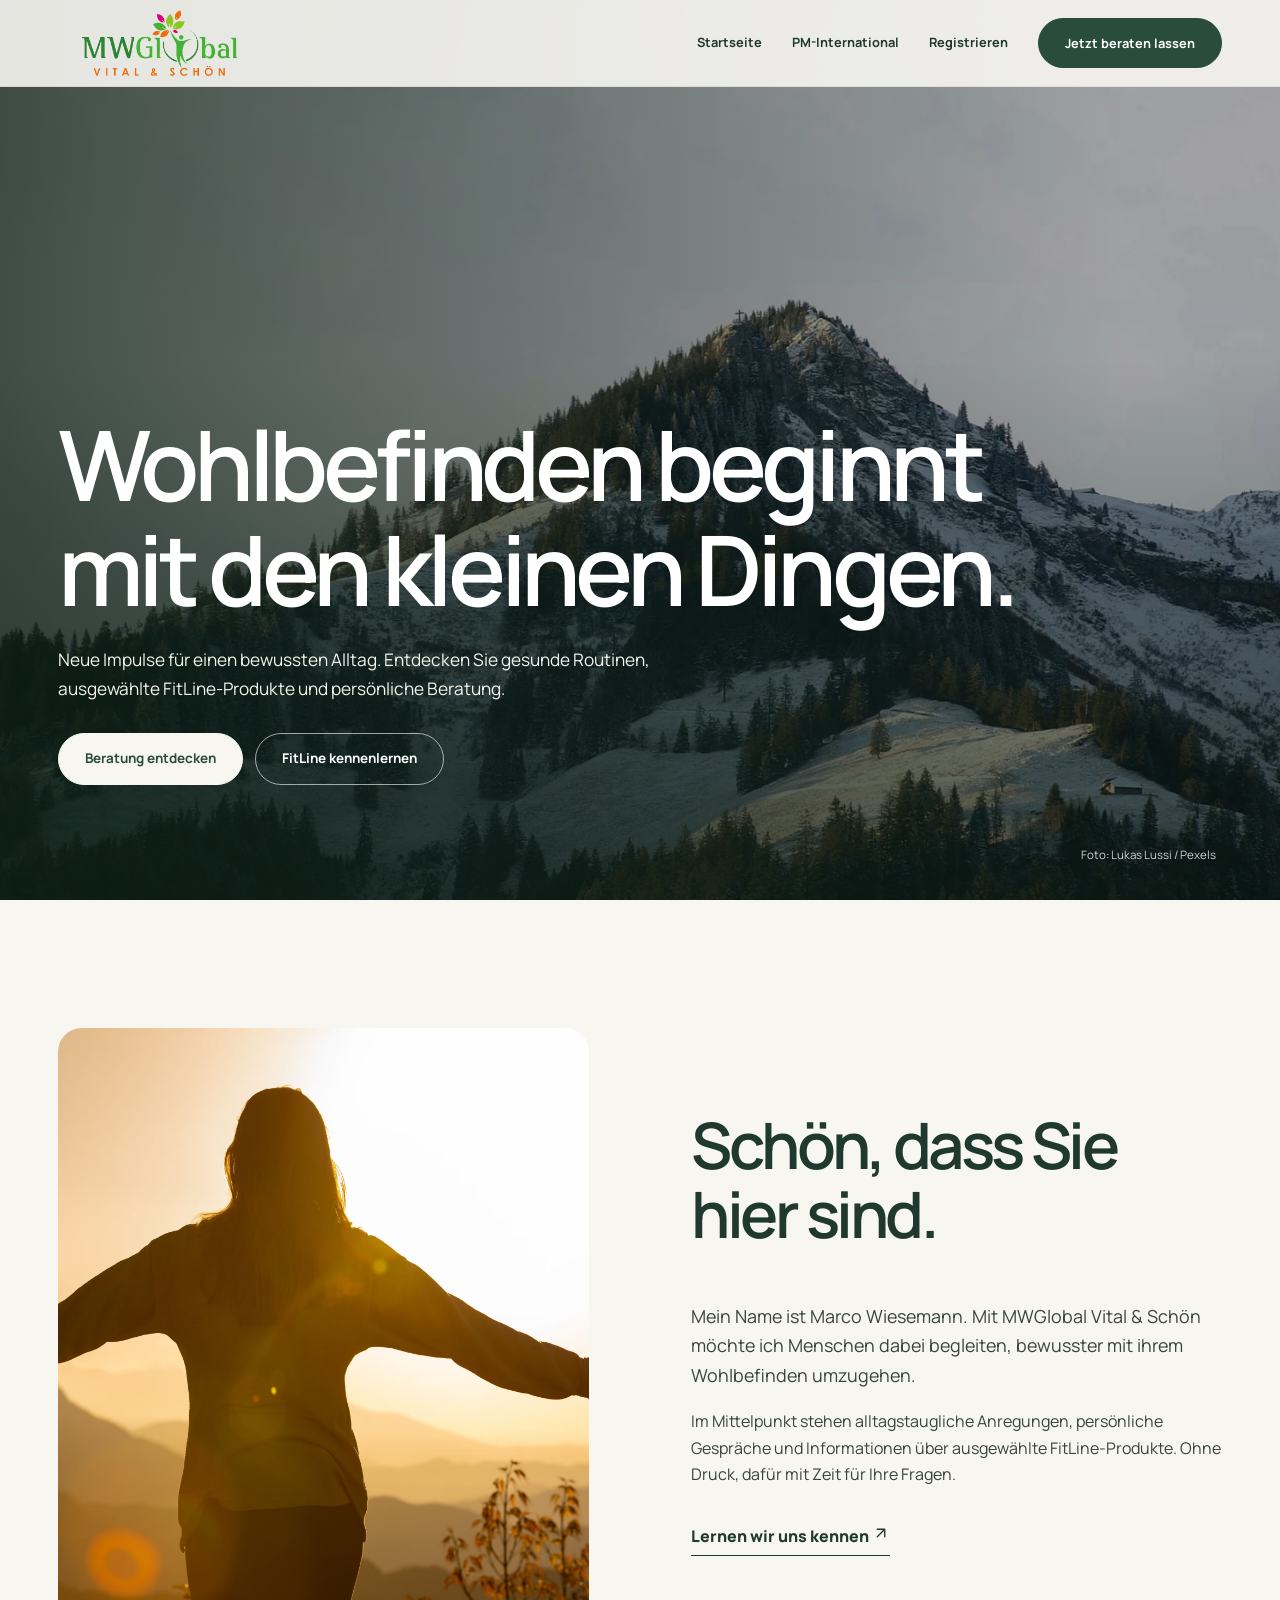
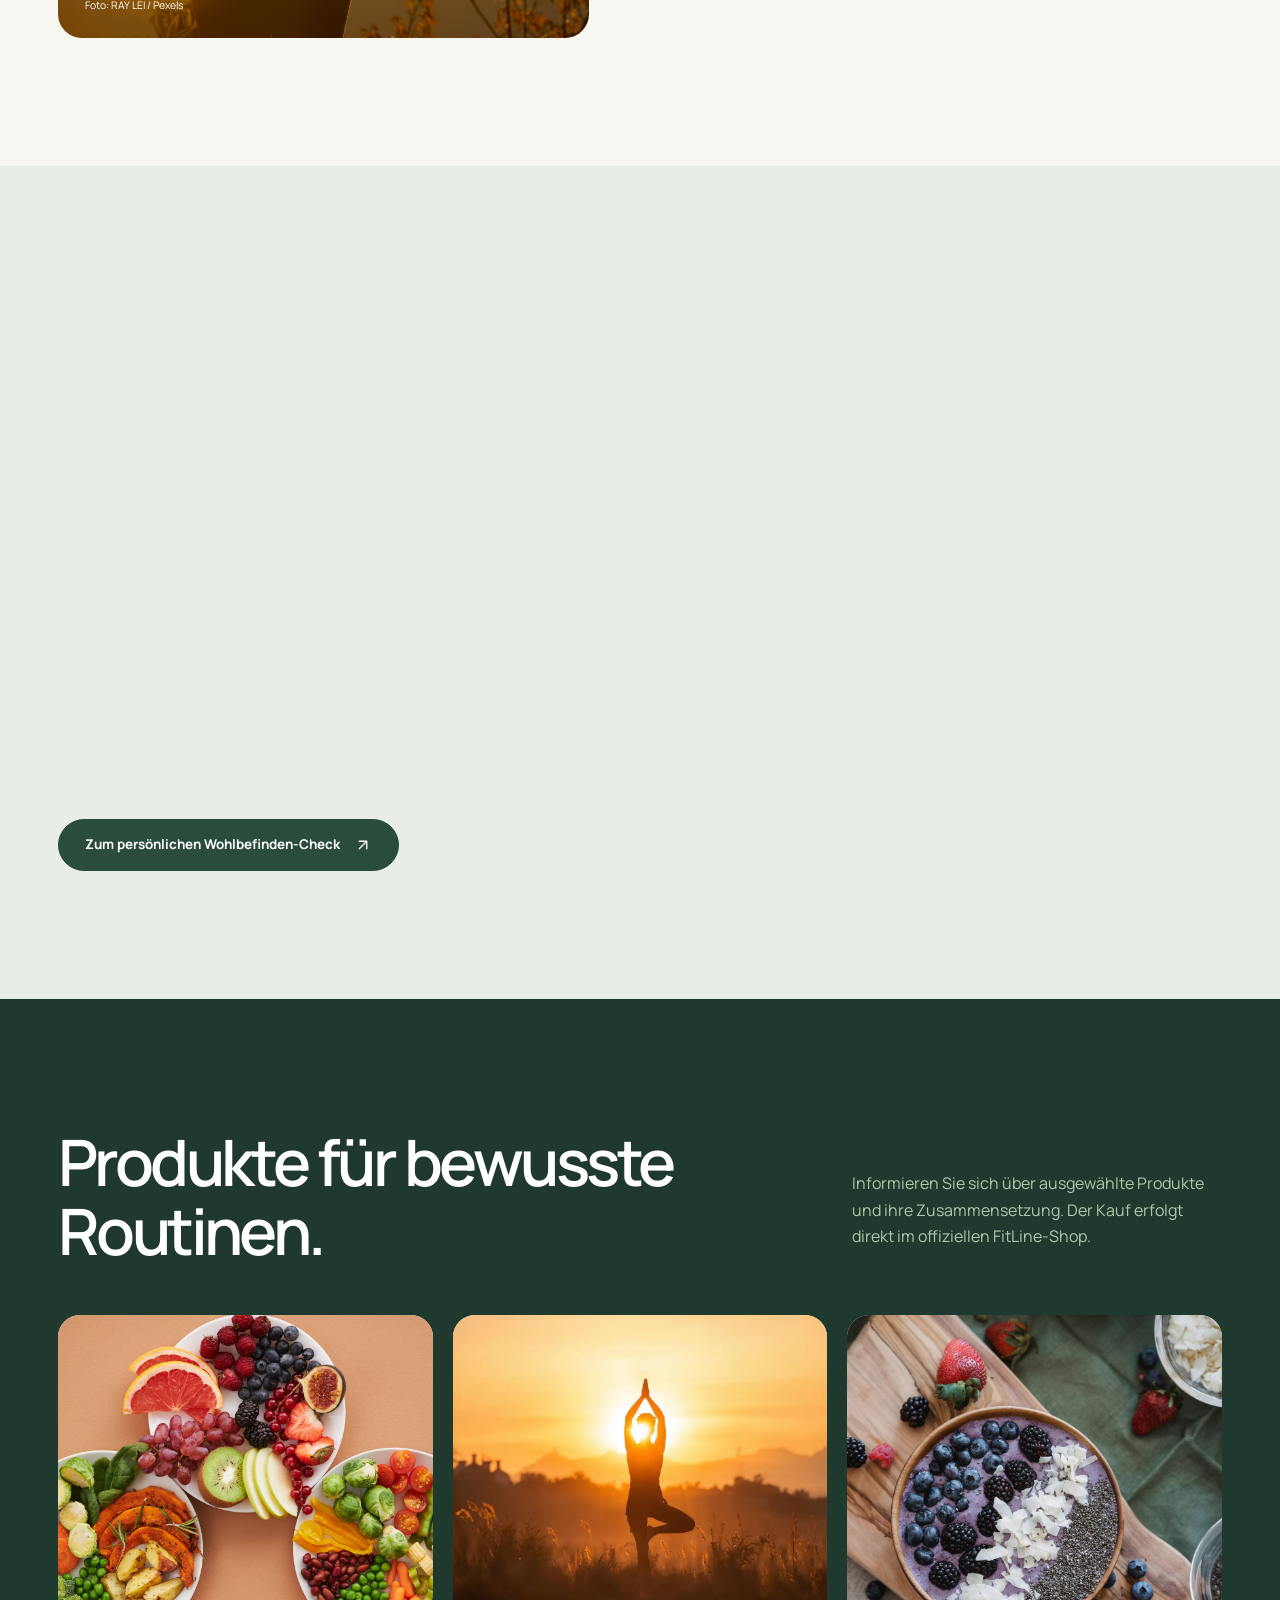
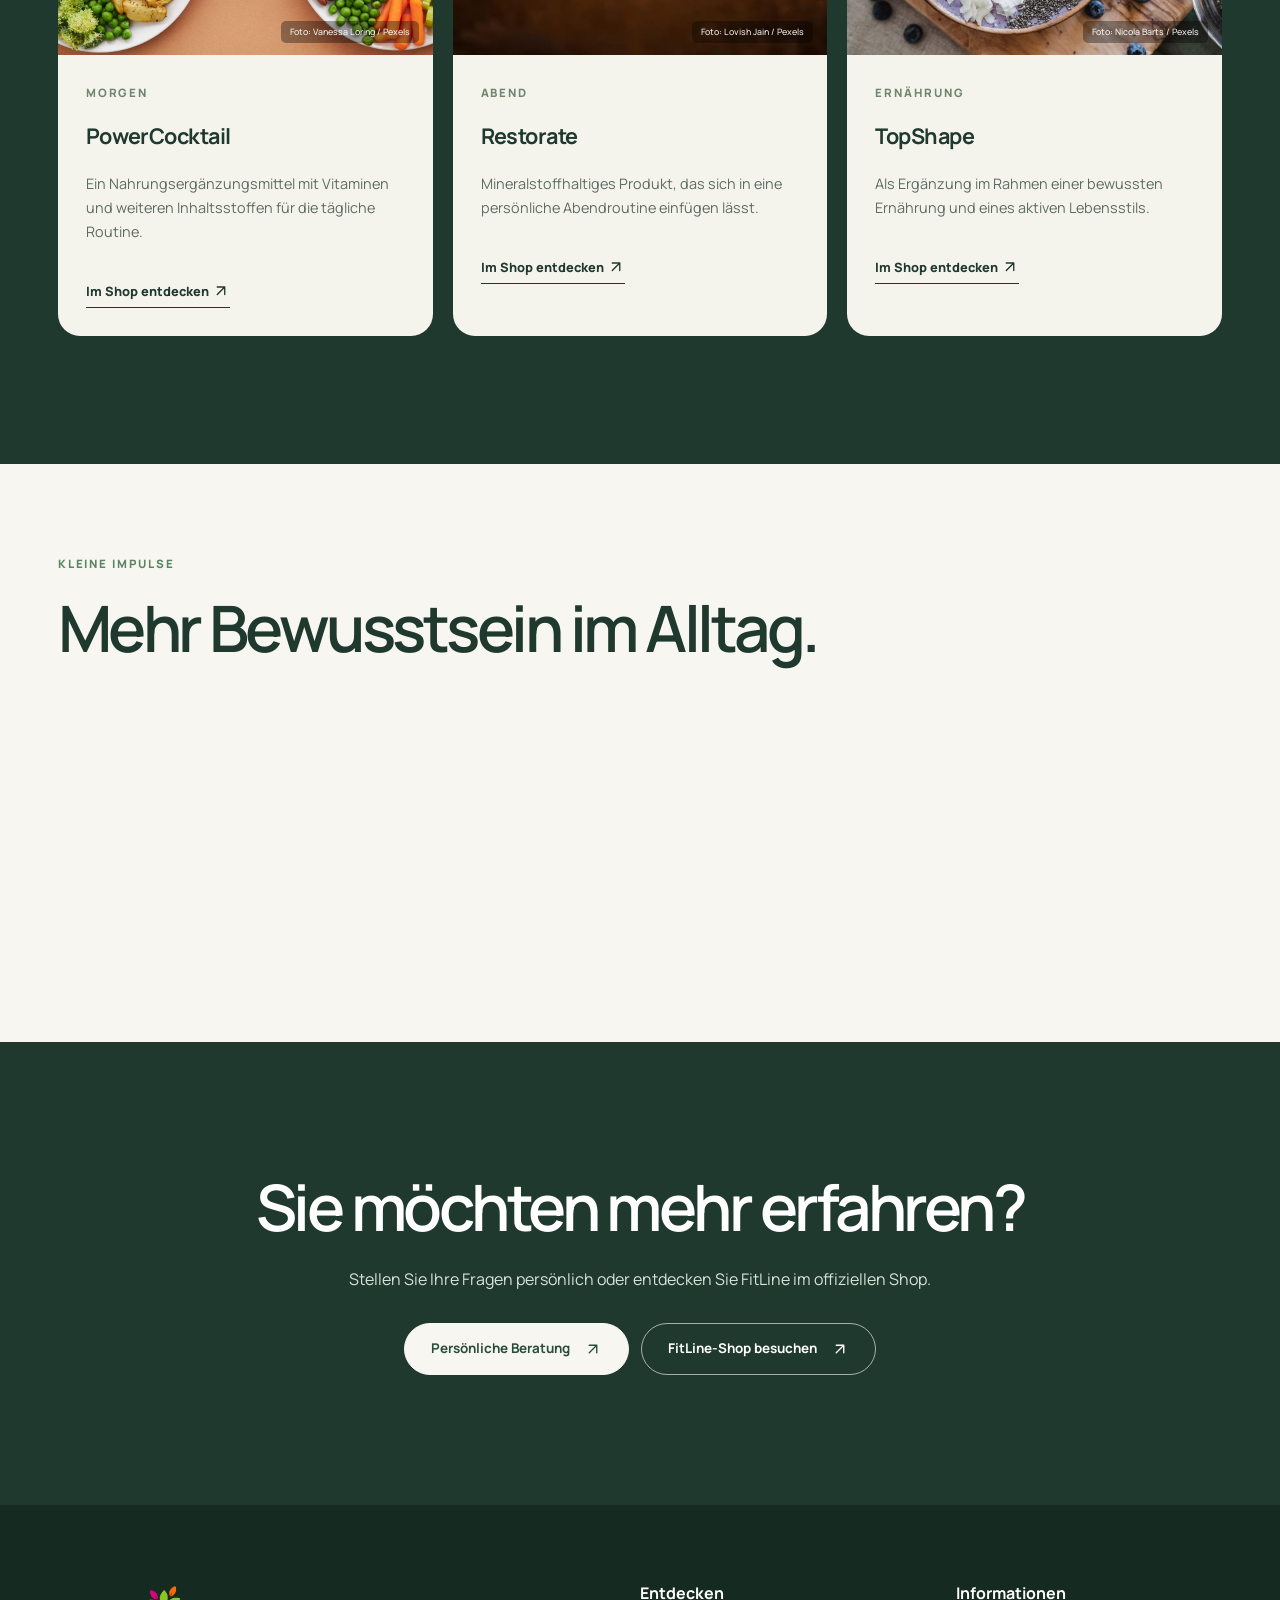
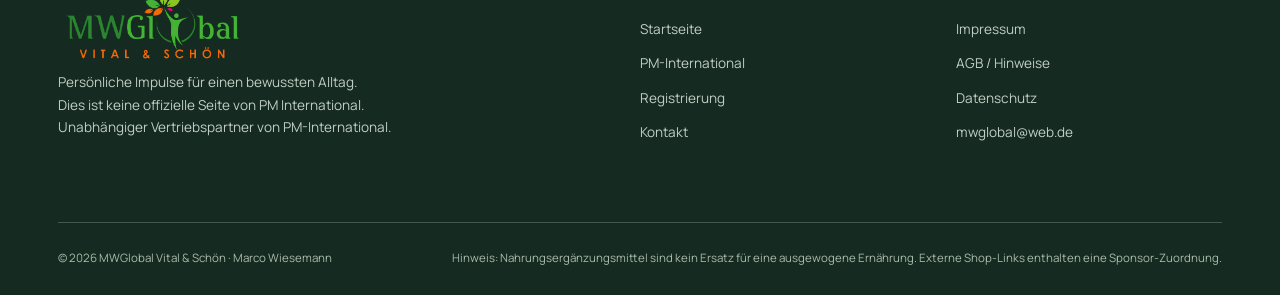
==== commit 8fe7426b: "updated Design" ====
--- a/index.html
+++ b/index.html
@@ -30,7 +30,7 @@
       Jetzt beraten lassen
      </a>
     </nav>
-    <button aria-controls="main-nav" aria-expanded="false" aria-label="Men&uuml; &ouml;ffnen" class="menu-btn">
+    <button aria-controls="main-nav" aria-expanded="false" aria-label="Menü öffnen" class="menu-btn">
      ☰
     </button>
    </div>
@@ -75,7 +75,7 @@
        Im Mittelpunkt stehen alltagstaugliche Anregungen, persönliche Gespräche und Informationen über ausgewählte FitLine-Produkte. Ohne Druck, dafür mit Zeit für Ihre Fragen.
       </p>
       <a class="text-link" href="kontakt.html">
-       Lernen wir uns kennen &nearrow;
+       Lernen wir uns kennen <svg class="icon icon-arrow-up-right" viewBox="0 0 24 24" width="18" height="18" fill="none" stroke="currentColor" stroke-width="1.8" stroke-linecap="round" stroke-linejoin="round" aria-hidden="true" focusable="false"><path d="M7 17 17 7M7 7h10v10"/></svg>
       </a>
      </div>
     </div>
@@ -98,7 +98,7 @@
      <div class="grid">
       <div class="tile fade">
        <span class="symbol">
-        ☾
+        <svg class="icon icon-moon" viewBox="0 0 24 24" width="32" height="32" fill="none" stroke="currentColor" stroke-width="1.7" stroke-linecap="round" stroke-linejoin="round" aria-hidden="true" focusable="false"><path d="M20.5 14.2A8.7 8.7 0 0 1 9.8 3.5 8.7 8.7 0 1 0 20.5 14.2Z"/></svg>
        </span>
        <h3>
         Schlaf & Erholung
@@ -106,7 +106,7 @@
       </div>
       <div class="tile fade">
        <span class="symbol">
-        ✳
+        <svg class="icon icon-spark" viewBox="0 0 24 24" width="32" height="32" fill="none" stroke="currentColor" stroke-width="1.7" stroke-linecap="round" aria-hidden="true" focusable="false"><path d="M12 2v20M2 12h20M4.93 4.93l14.14 14.14M19.07 4.93 4.93 19.07"/></svg>
        </span>
        <h3>
         Energie im Alltag
@@ -114,7 +114,7 @@
       </div>
       <div class="tile fade">
        <span class="symbol">
-        ◉
+        <svg class="icon icon-balance" viewBox="0 0 24 24" width="32" height="32" fill="none" stroke="currentColor" stroke-width="1.7" aria-hidden="true" focusable="false"><circle cx="12" cy="12" r="9"/><circle cx="12" cy="12" r="4"/></svg>
        </span>
        <h3>
         Ernährung & Balance
@@ -122,7 +122,7 @@
       </div>
       <div class="tile fade">
        <span class="symbol">
-        &nearrow;
+        <svg class="icon icon-arrow-up-right" viewBox="0 0 24 24" width="18" height="18" fill="none" stroke="currentColor" stroke-width="1.8" stroke-linecap="round" stroke-linejoin="round" aria-hidden="true" focusable="false"><path d="M7 17 17 7M7 7h10v10"/></svg>
        </span>
        <h3>
         Aktiver Lebensstil
@@ -131,7 +131,7 @@
      </div>
      <div style="margin-top:38px">
       <a class="btn" href="kontakt.html">
-       Zum persönlichen Wohlbefinden-Check &nearrow;
+       Zum persönlichen Wohlbefinden-Check <svg class="icon icon-arrow-up-right" viewBox="0 0 24 24" width="18" height="18" fill="none" stroke="currentColor" stroke-width="1.8" stroke-linecap="round" stroke-linejoin="round" aria-hidden="true" focusable="false"><path d="M7 17 17 7M7 7h10v10"/></svg>
       </a>
      </div>
     </div>
@@ -171,7 +171,7 @@
          Ein Nahrungsergänzungsmittel mit Vitaminen und weiteren Inhaltsstoffen für die tägliche Routine.
         </p>
         <a class="text-link" href="https://www.fitline.com/de/de-de/products/0705067?sponsor=6020723">
-         Im Shop entdecken &nearrow;
+         Im Shop entdecken <svg class="icon icon-arrow-up-right" viewBox="0 0 24 14" width="18" height="18" fill="none" stroke="currentColor" stroke-width="1.8" stroke-linecap="round" stroke-linejoin="round" aria-hidden="true" focusable="false"><path d="M7 17 17 7M7 7h10v10"/></svg>
         </a>
        </div>
       </article>
@@ -197,7 +197,7 @@
          Mineralstoffhaltiges Produkt, das sich in eine persönliche Abendroutine einfügen lässt.
         </p>
         <a class="text-link" href="https://www.fitline.com/de/de-de/products/0702037?sponsor=6020723">
-         Im Shop entdecken &nearrow;
+         Im Shop entdecken <svg class="icon icon-arrow-up-right" viewBox="0 0 24 14" width="18" height="18" fill="none" stroke="currentColor" stroke-width="1.8" stroke-linecap="round" stroke-linejoin="round" aria-hidden="true" focusable="false"><path d="M7 17 17 7M7 7h10v10"/></svg>
         </a>
        </div>
       </article>
@@ -224,7 +224,7 @@
          Als Ergänzung im Rahmen einer bewussten Ernährung und eines aktiven Lebensstils.
         </p>
         <a class="text-link" href="https://www.fitline.com/de/de-de/products/0704031?sponsor=6020723">
-         Im Shop entdecken &nearrow;
+         Im Shop entdecken <svg class="icon icon-arrow-up-right" viewBox="0 0 24 14" width="18" height="18" fill="none" stroke="currentColor" stroke-width="1.8" stroke-linecap="round" stroke-linejoin="round" aria-hidden="true" focusable="false"><path d="M7 17 17 7M7 7h10v10"/></svg>
         </a>
        </div>
       </article>
@@ -290,10 +290,10 @@
      </p>
      <div class="actions">
       <a class="btn light" href="kontakt.html">
-       Persönliche Beratung &nearrow;
+       Persönliche Beratung <svg class="icon icon-arrow-up-right" viewBox="0 0 24 24" width="18" height="18" fill="none" stroke="currentColor" stroke-width="1.8" stroke-linecap="round" stroke-linejoin="round" aria-hidden="true" focusable="false"><path d="M7 17 17 7M7 7h10v10"/></svg>
       </a>
       <a class="btn white-outline" href="https://www.fitline.com/de/de-de?sponsor=6020723">
-       FitLine-Shop besuchen &nearrow;
+       FitLine-Shop besuchen <svg class="icon icon-arrow-up-right" viewBox="0 0 24 24" width="18" height="18" fill="none" stroke="currentColor" stroke-width="1.8" stroke-linecap="round" stroke-linejoin="round" aria-hidden="true" focusable="false"><path d="M7 17 17 7M7 7h10v10"/></svg>
       </a>
      </div>
     </div>
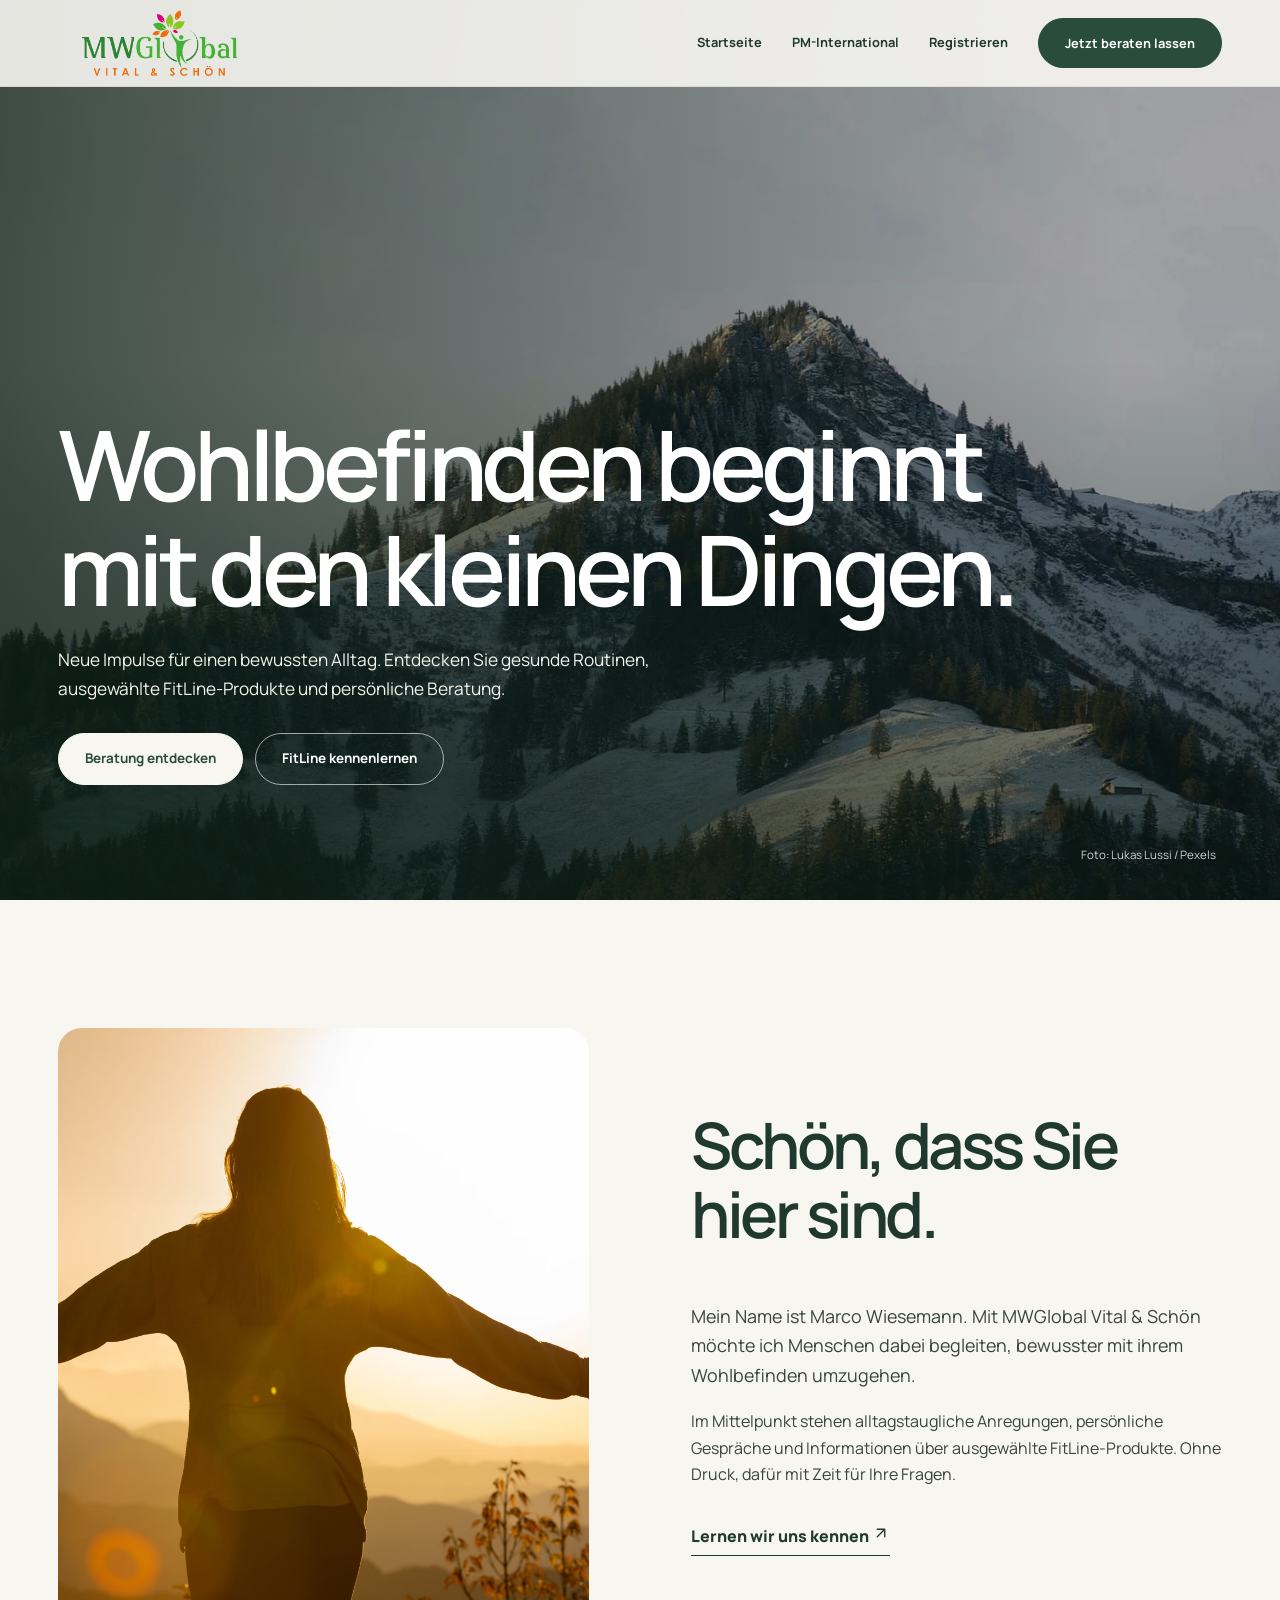
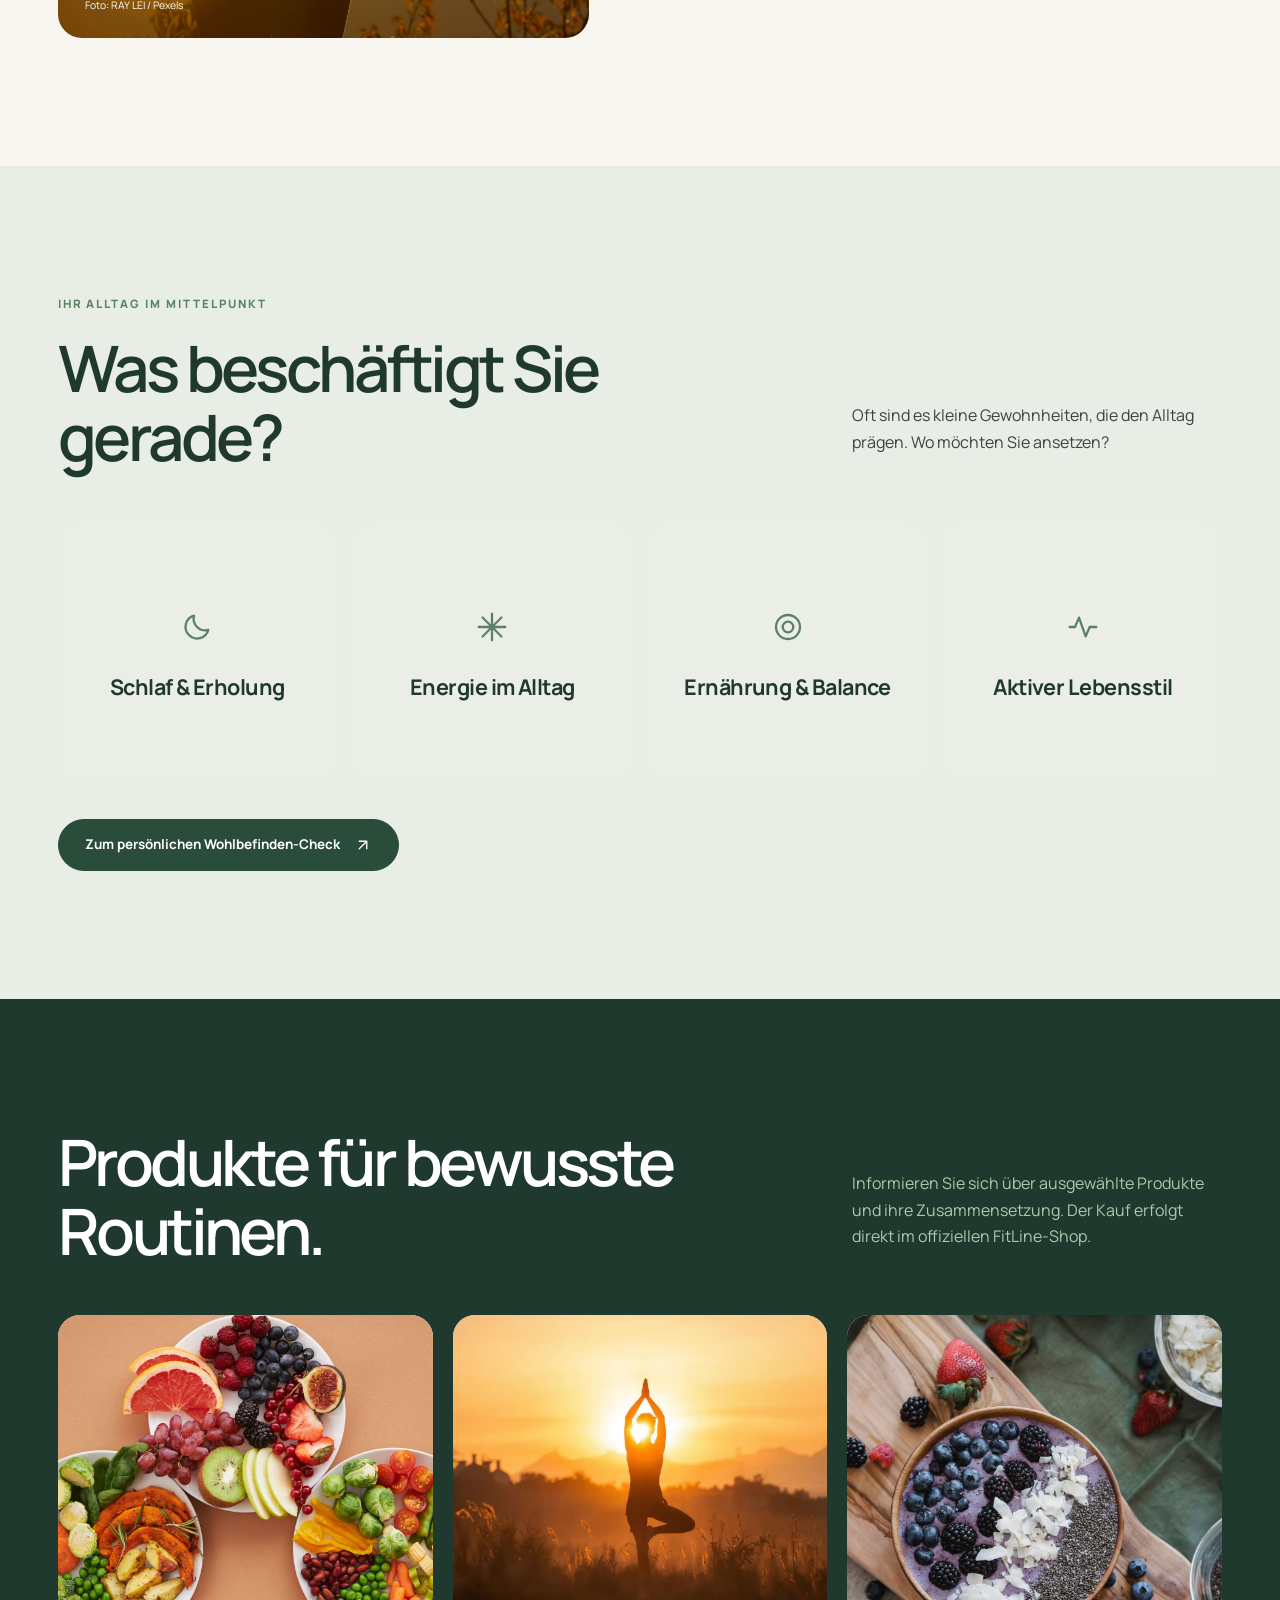
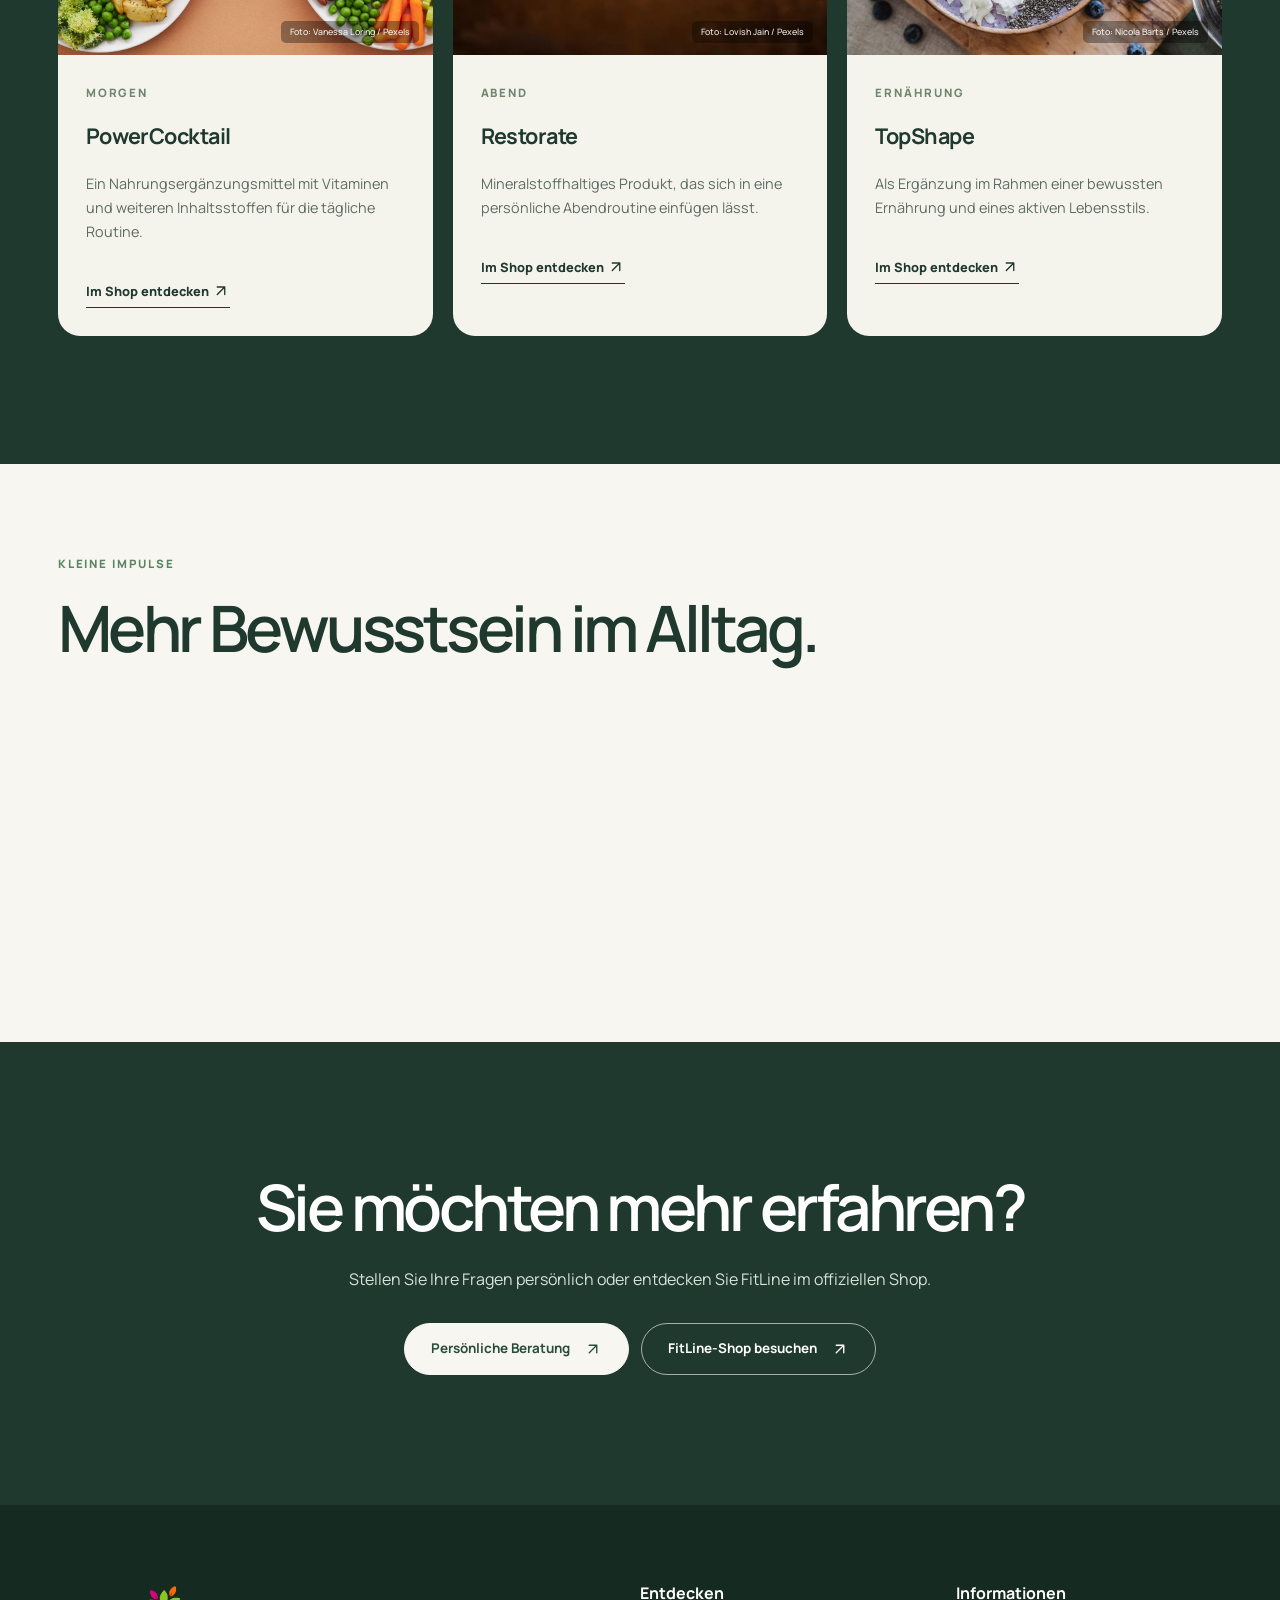
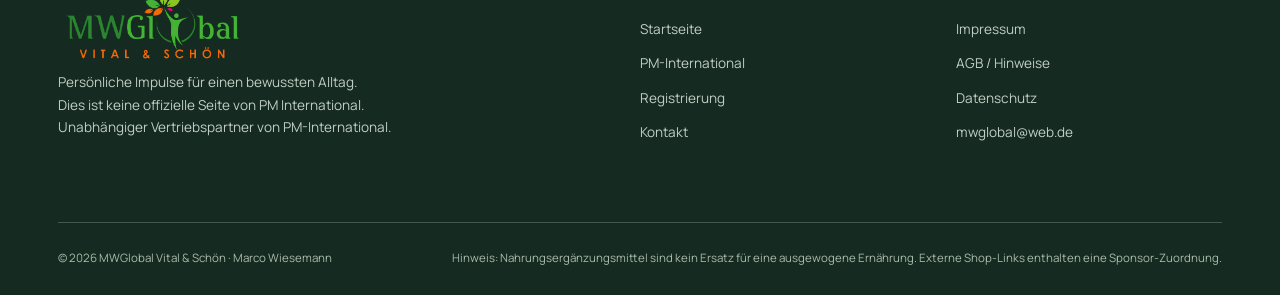
==== commit 820b29be: "design changes" ====
--- a/index.html
+++ b/index.html
@@ -122,7 +122,7 @@
       </div>
       <div class="tile fade">
        <span class="symbol">
-        <svg class="icon icon-arrow-up-right" viewBox="0 0 24 24" width="18" height="18" fill="none" stroke="currentColor" stroke-width="1.8" stroke-linecap="round" stroke-linejoin="round" aria-hidden="true" focusable="false"><path d="M7 17 17 7M7 7h10v10"/></svg>
+        <svg class="icon icon-activity" viewBox="0 0 24 24" width="32" height="32" fill="none" stroke="currentColor" stroke-width="1.7" stroke-linecap="round" stroke-linejoin="round" aria-hidden="true" > <path d="M2 12h4l3-7 5 14 3-7h5"/> </svg>
        </span>
        <h3>
         Aktiver Lebensstil
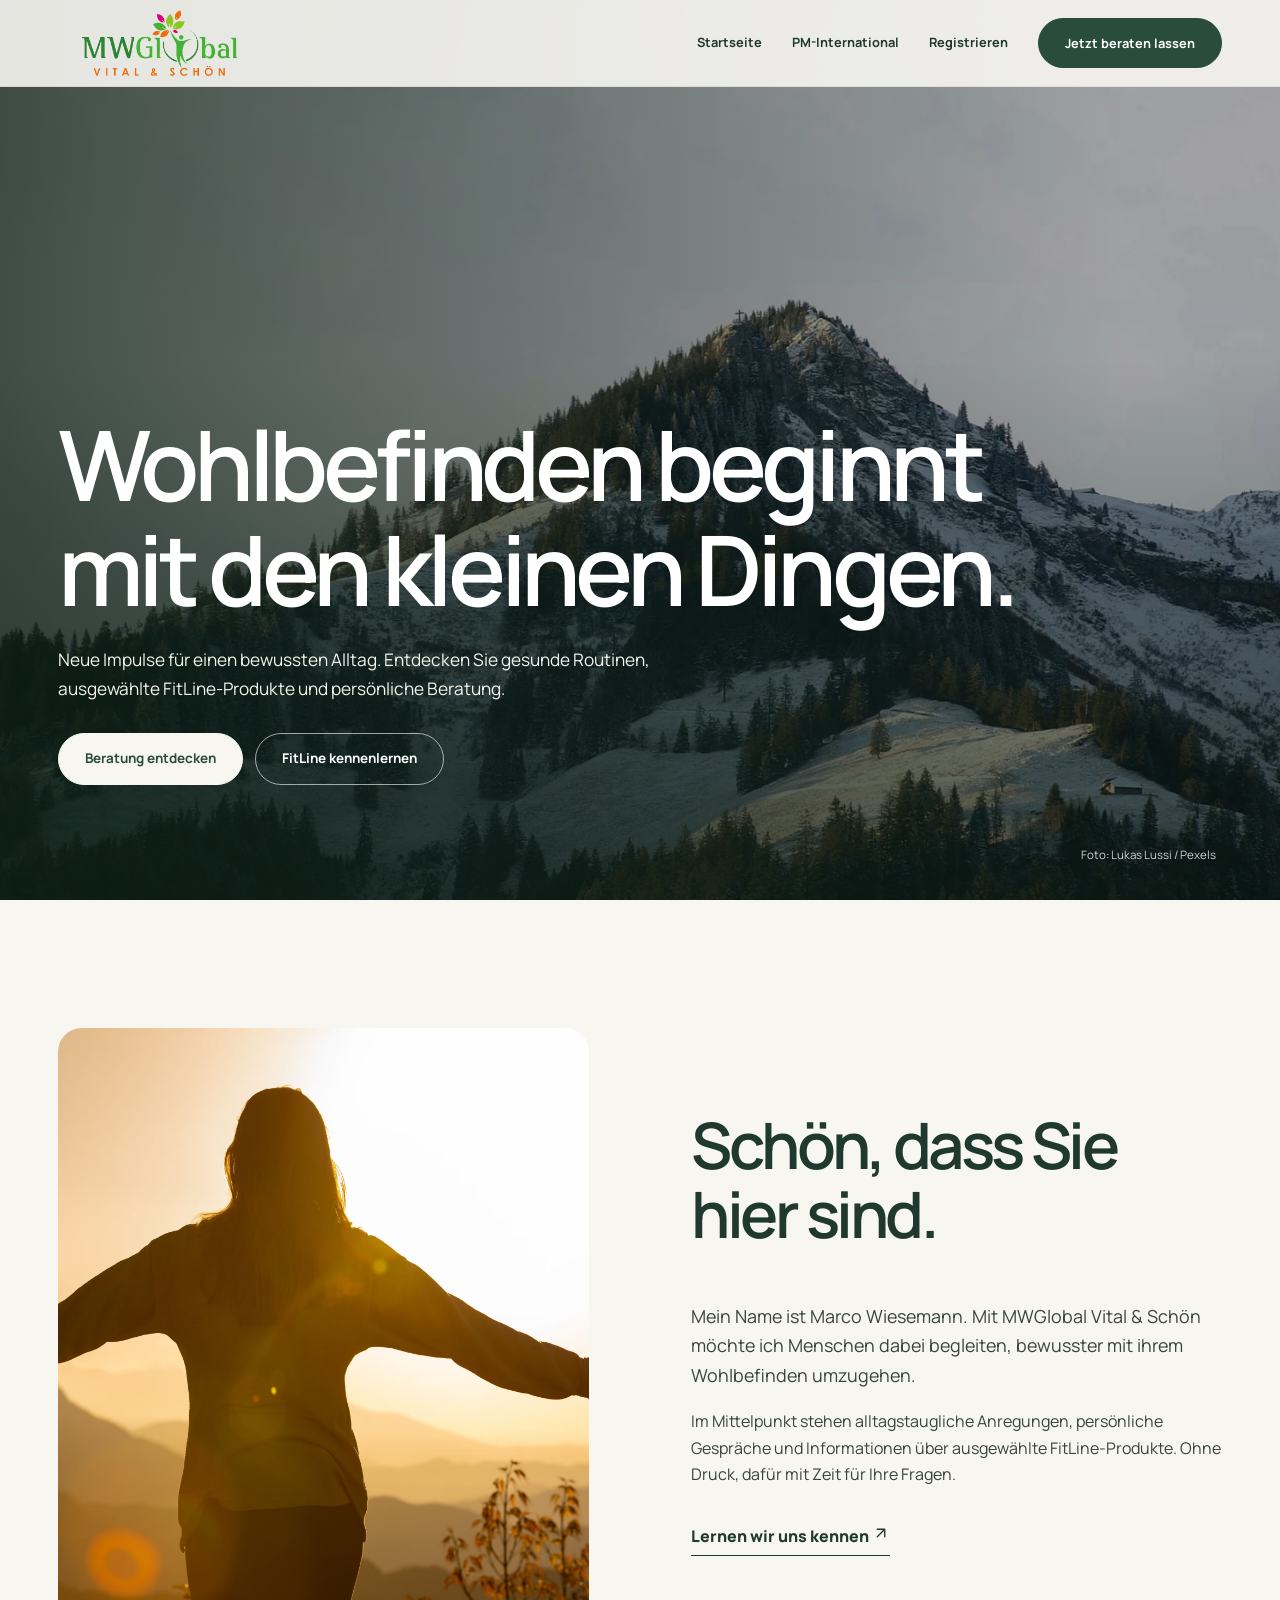
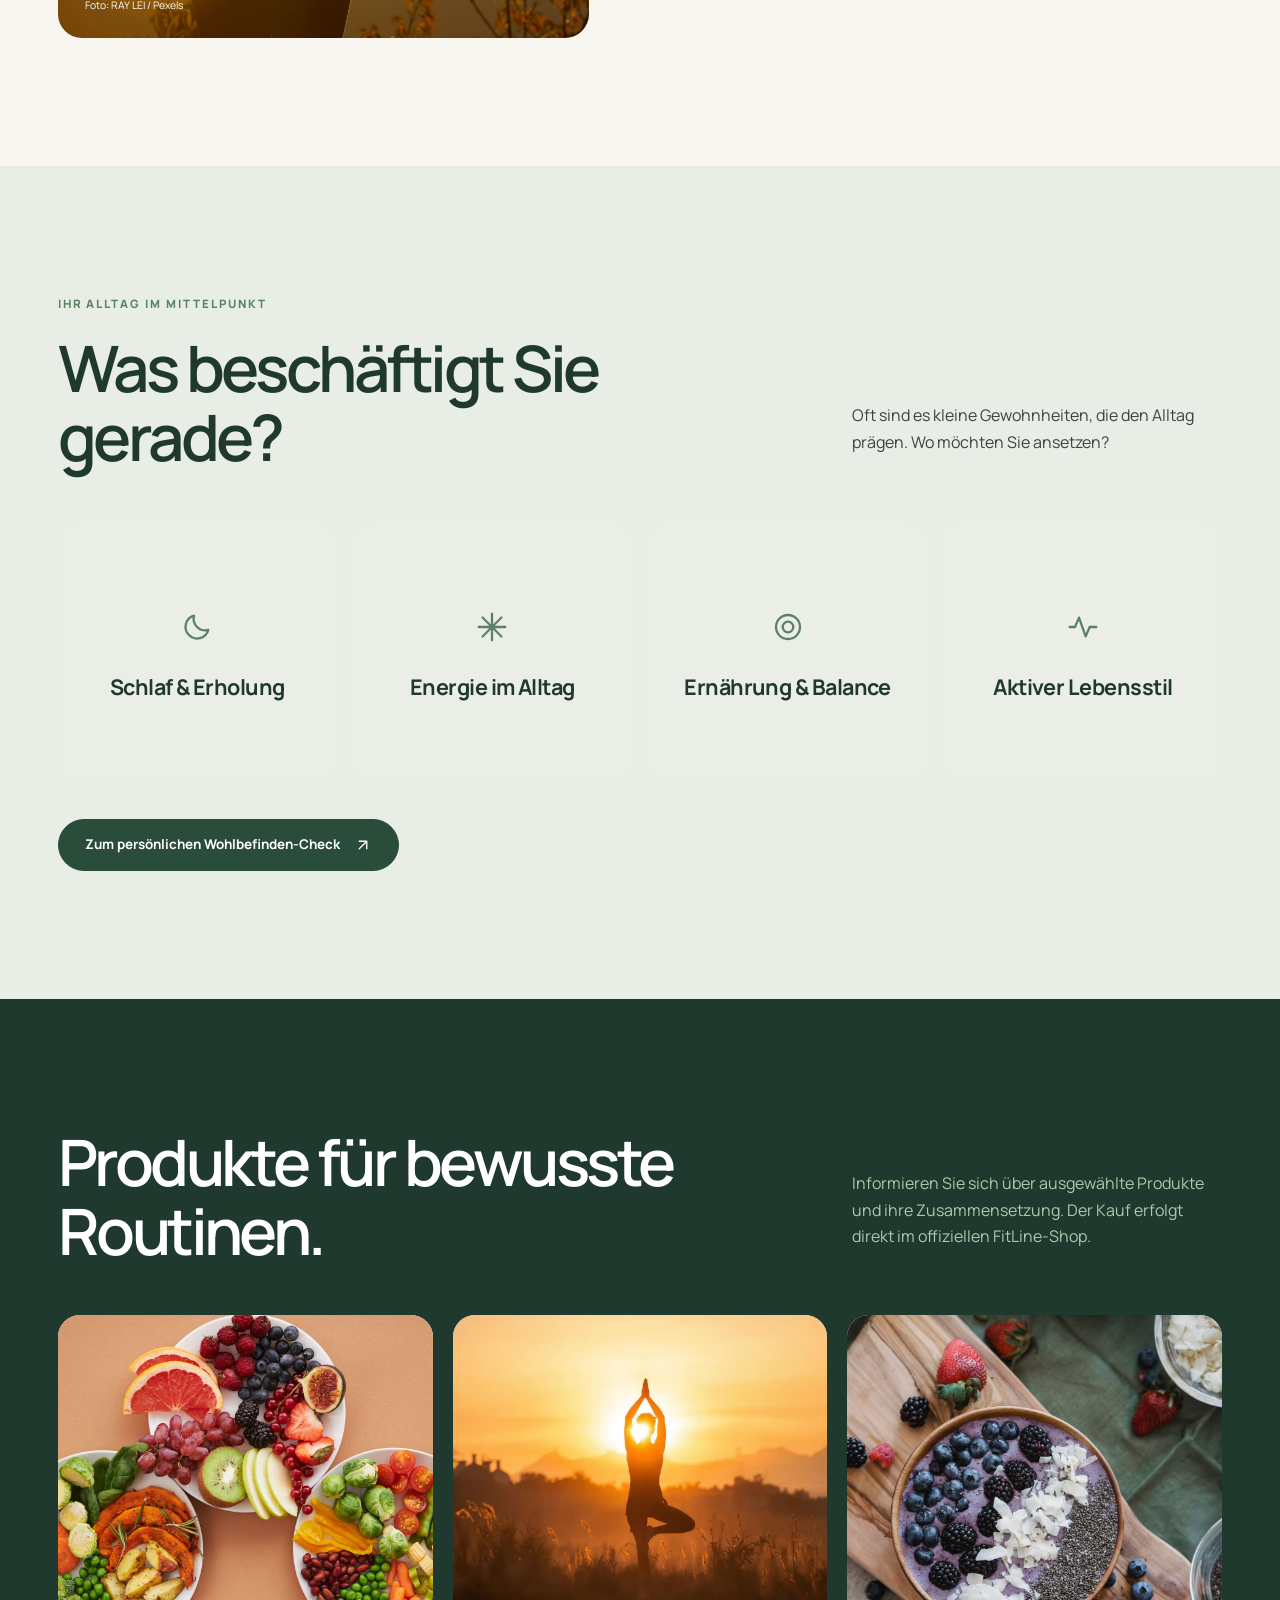
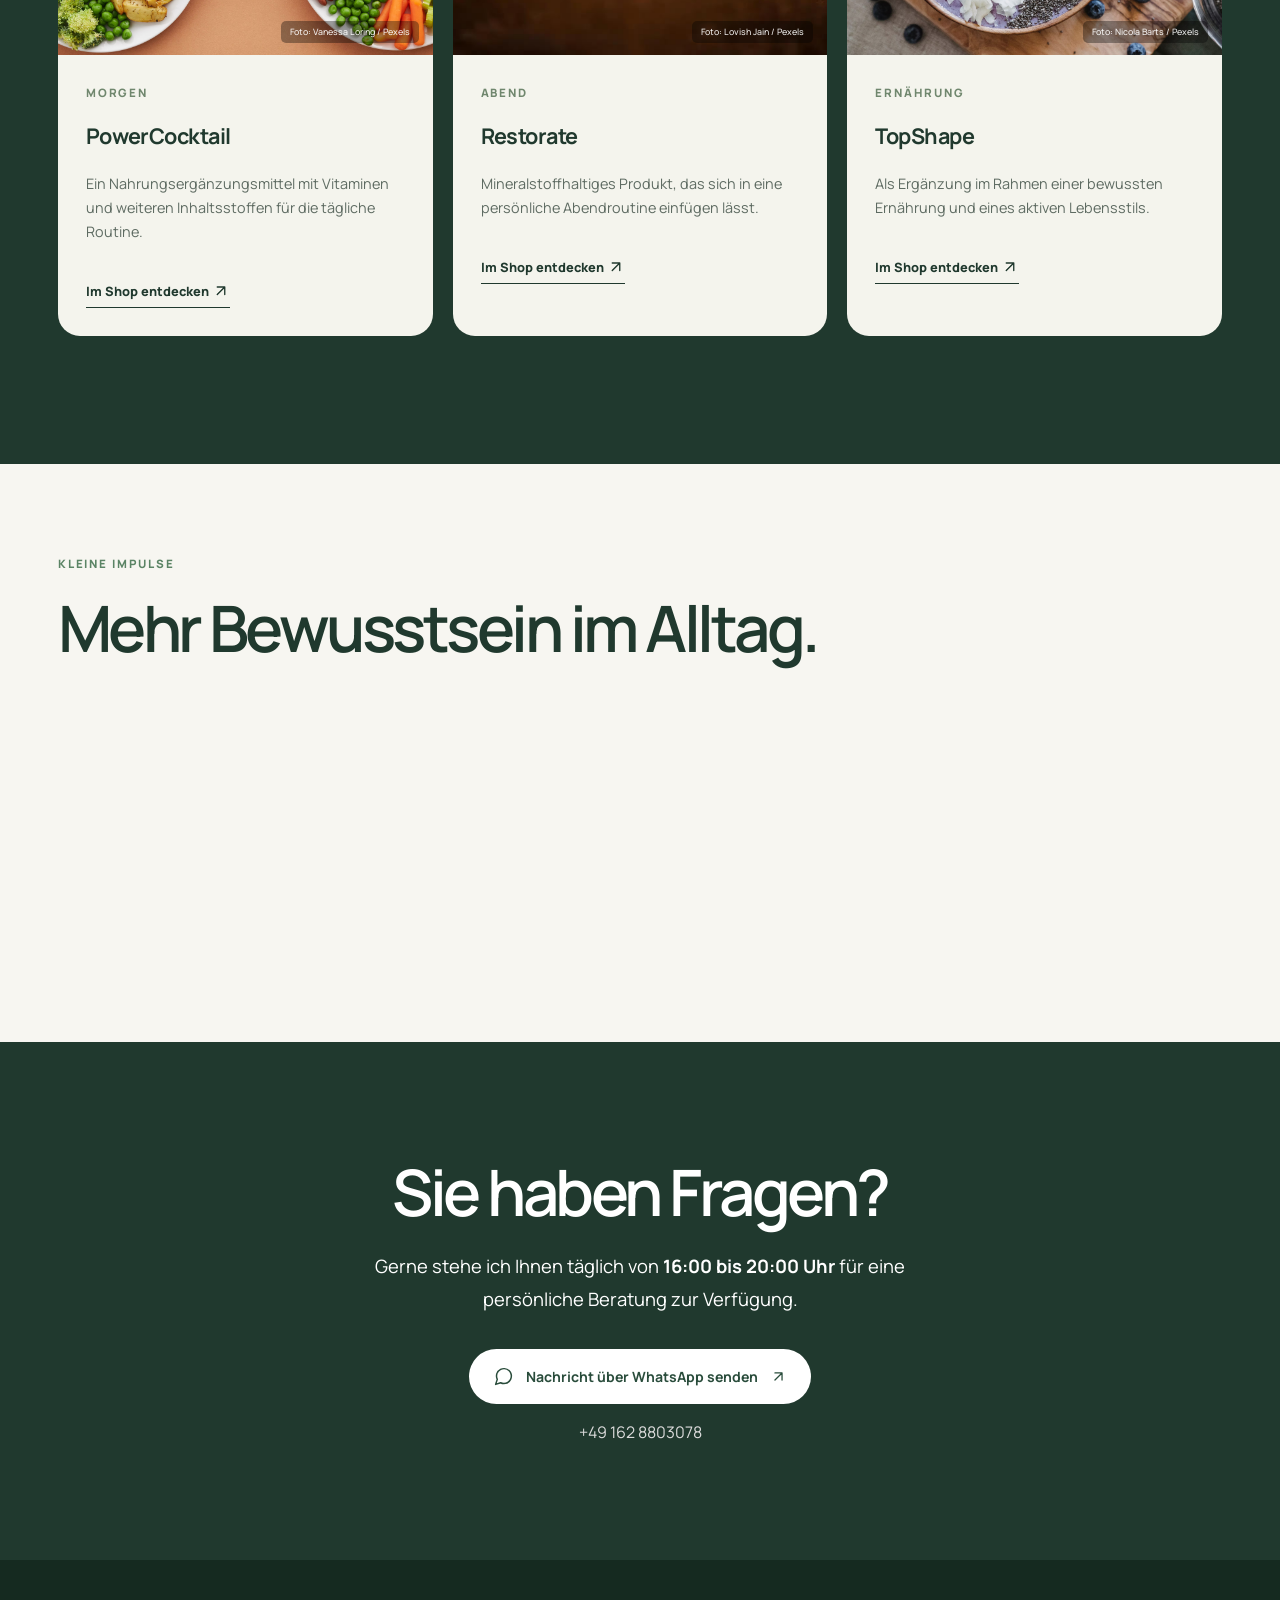
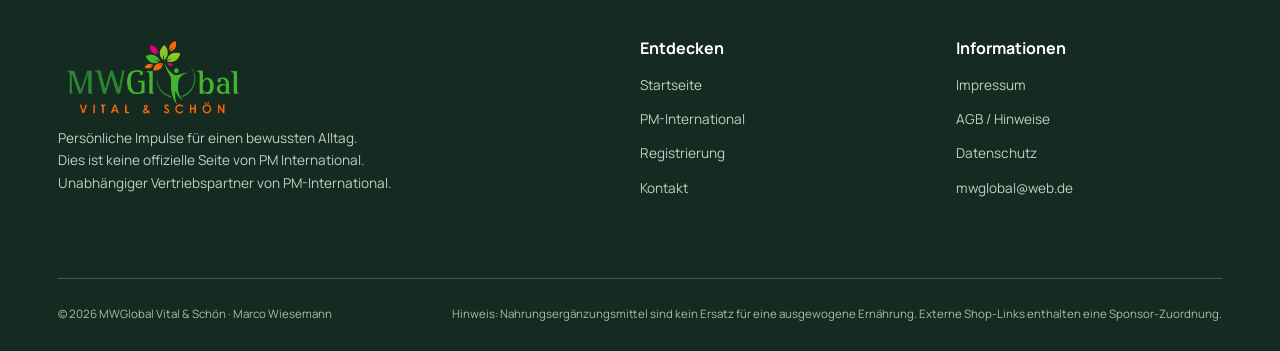
==== commit b2c04788: "WhatsApp Link" ====
--- a/index.html
+++ b/index.html
@@ -9,6 +9,7 @@
    MWGlobal Vital & Schön
   </title>
   <link href="assets/style.css" rel="stylesheet">
+  <link rel="icon" type="image/png" href="assets/images/MWGlobal_Icon.png">
  </head>
  <body>
   <header class="header">
@@ -280,24 +281,62 @@
      </div>
     </div>
    </section>
-   <section class="cta">
-    <div class="container">
-     <h2>
-      Sie möchten mehr erfahren?
-     </h2>
-     <p>
-      Stellen Sie Ihre Fragen persönlich oder entdecken Sie FitLine im offiziellen Shop.
-     </p>
-     <div class="actions">
-      <a class="btn light" href="kontakt.html">
-       Persönliche Beratung <svg class="icon icon-arrow-up-right" viewBox="0 0 24 24" width="18" height="18" fill="none" stroke="currentColor" stroke-width="1.8" stroke-linecap="round" stroke-linejoin="round" aria-hidden="true" focusable="false"><path d="M7 17 17 7M7 7h10v10"/></svg>
-      </a>
-      <a class="btn white-outline" href="https://www.fitline.com/de/de-de?sponsor=6020723">
-       FitLine-Shop besuchen <svg class="icon icon-arrow-up-right" viewBox="0 0 24 24" width="18" height="18" fill="none" stroke="currentColor" stroke-width="1.8" stroke-linecap="round" stroke-linejoin="round" aria-hidden="true" focusable="false"><path d="M7 17 17 7M7 7h10v10"/></svg>
-      </a>
-     </div>
-    </div>
-   </section>
+    <section class="contact-strip">
+    <div class="container contact-strip__inner">
+        <h2>Sie haben Fragen?</h2>
+
+        <p>
+        Gerne stehe ich Ihnen täglich von
+        <strong>16:00 bis 20:00 Uhr</strong>
+        für eine persönliche Beratung zur Verfügung.
+        </p>
+
+        <a
+        class="whatsapp-link"
+        href="https://wa.me/491628803078"
+        target="_blank"
+        rel="noopener noreferrer"
+        aria-label="WhatsApp-Chat mit MWGlobal öffnen"
+        >
+        <svg
+            viewBox="0 0 24 24"
+            fill="none"
+            stroke="currentColor"
+            stroke-width="1.7"
+            stroke-linecap="round"
+            stroke-linejoin="round"
+            aria-hidden="true"
+        >
+            <path d="M21 11.5a8.38 8.38 0 0 1-.9 3.8
+            8.5 8.5 0 0 1-7.6 4.7
+            8.38 8.38 0 0 1-3.8-.9L3 21l1.9-5.7
+            a8.38 8.38 0 0 1-.9-3.8
+            8.5 8.5 0 0 1 4.7-7.6
+            8.38 8.38 0 0 1 3.8-.9h.5
+            a8.48 8.48 0 0 1 8 8v.5z"/>
+        </svg>
+
+        <span>Nachricht über WhatsApp senden</span>
+
+        <svg
+            viewBox="0 0 24 24"
+            fill="none"
+            stroke="currentColor"
+            stroke-width="1.8"
+            stroke-linecap="round"
+            stroke-linejoin="round"
+            aria-hidden="true"
+        >
+            <path d="M7 17 17 7M7 7h10v10"/>
+        </svg>
+        </a>
+
+        <span class="contact-strip__number">
+        +49 162 8803078
+        </span>
+
+    </div>
+    </section>
   </main>
   <footer class="footer">
    <div class="container">
--- a/assets/style.css
+++ b/assets/style.css
@@ -462,6 +462,83 @@
 .fade { opacity: 0; transform: translateY(25px); transition: opacity .7s, transform .7s; }
 .fade.visible { opacity: 1; transform: none; }
 
+.contact-strip {
+  background: #20392e;
+  padding: clamp(70px, 9vw, 115px) 0;
+}
+
+.contact-strip__inner {
+  max-width: 760px;
+  display: flex;
+  flex-direction: column;
+  align-items: center;
+  text-align: center;
+}
+
+.contact-strip .eyebrow {
+  margin-bottom: 18px;
+}
+
+.contact-strip h2 {
+  font-size: clamp(2.5rem, 5vw, 4.5rem);
+  margin-bottom: 24px;
+  color: white;
+}
+
+.contact-strip p {
+  max-width: 580px;
+  font-size: clamp(1rem, 1.5vw, 1.15rem);
+  line-height: 1.8;
+  color: white;
+  margin-bottom: 32px;
+}
+
+.contact-strip p strong {
+  color: white;
+  font-weight: 700;
+}
+
+.whatsapp-link {
+  display: inline-flex;
+  align-items: center;
+  justify-content: center;
+  gap: 12px;
+
+  color: var(--green);
+  background: white;
+
+  padding: 16px 24px;
+  border-radius: 100px;
+
+  font-size: 0.88rem;
+  font-weight: 700;
+
+  transition:
+    background 0.25s,
+    transform 0.25s;
+}
+
+.whatsapp-link:hover {
+  background: #e9eee7;
+}
+
+.whatsapp-link svg {
+  width: 21px;
+  height: 21px;
+  flex-shrink: 0;
+}
+
+.whatsapp-link svg:last-child {
+  width: 17px;
+  height: 17px;
+}
+
+.contact-strip__number {
+  margin-top: 15px;
+  font-size: 1rem;
+  color: #dbdbdb;
+}
+
 /* 13. Tablet */
 @media (max-width: 1050px) {
   .nav-links { gap: 16px; }
@@ -495,7 +572,19 @@
   .hero { padding-top: 72px; height: auto; min-height: 740px; }
   .hero h1 { font-size: clamp(3.2rem, 12vw, 5rem); }
   .hero-content { padding-bottom: 100px; }
-  .hero-note { display: none; }
+  .hero-note {
+    display: block;
+    position: absolute;
+    bottom: 18px;
+    right: 20px;
+    left: auto;
+    z-index: 3;
+
+    font-size: 0.6rem;
+    line-height: 1.4;
+    color: rgba(255, 255, 255, 0.8);
+    text-align: right;
+  }
   .section { padding: 85px 0; }
   .split, .feature { grid-template-columns: 1fr; gap: 35px; }
   .split img { height: 420px; }
@@ -512,6 +601,20 @@
   .question-card { padding: 24px; }
   .form-nav .btn { padding: 13px 18px; }
   .cta { padding: 95px 0; }
+  .contact-strip {
+    padding: 75px 0;
+  }
+
+  .contact-strip h2 {
+    font-size: 2.7rem;
+  }
+
+  .whatsapp-link {
+    width: 100%;
+    max-width: 350px;
+    padding: 16px 18px;
+    font-size: 0.8rem;
+  }
 }
 
 /* 15. Accessibility */
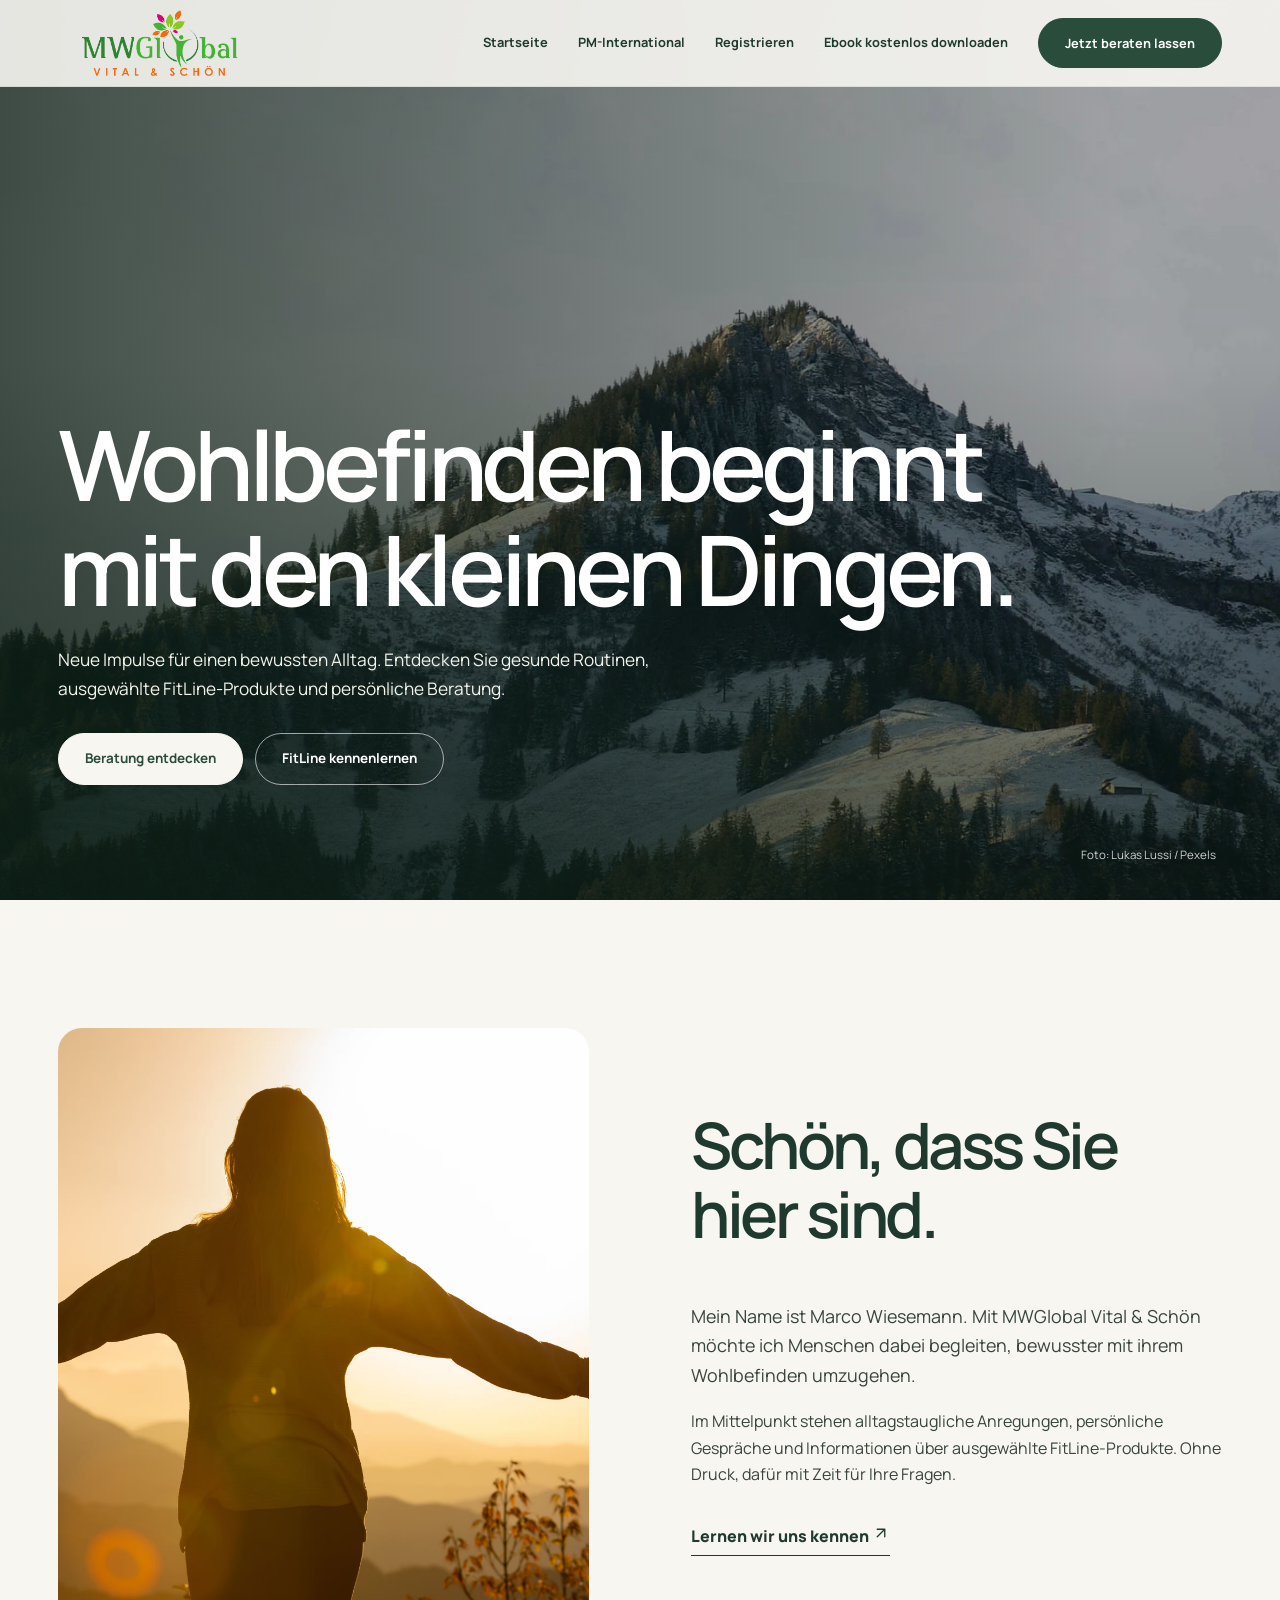
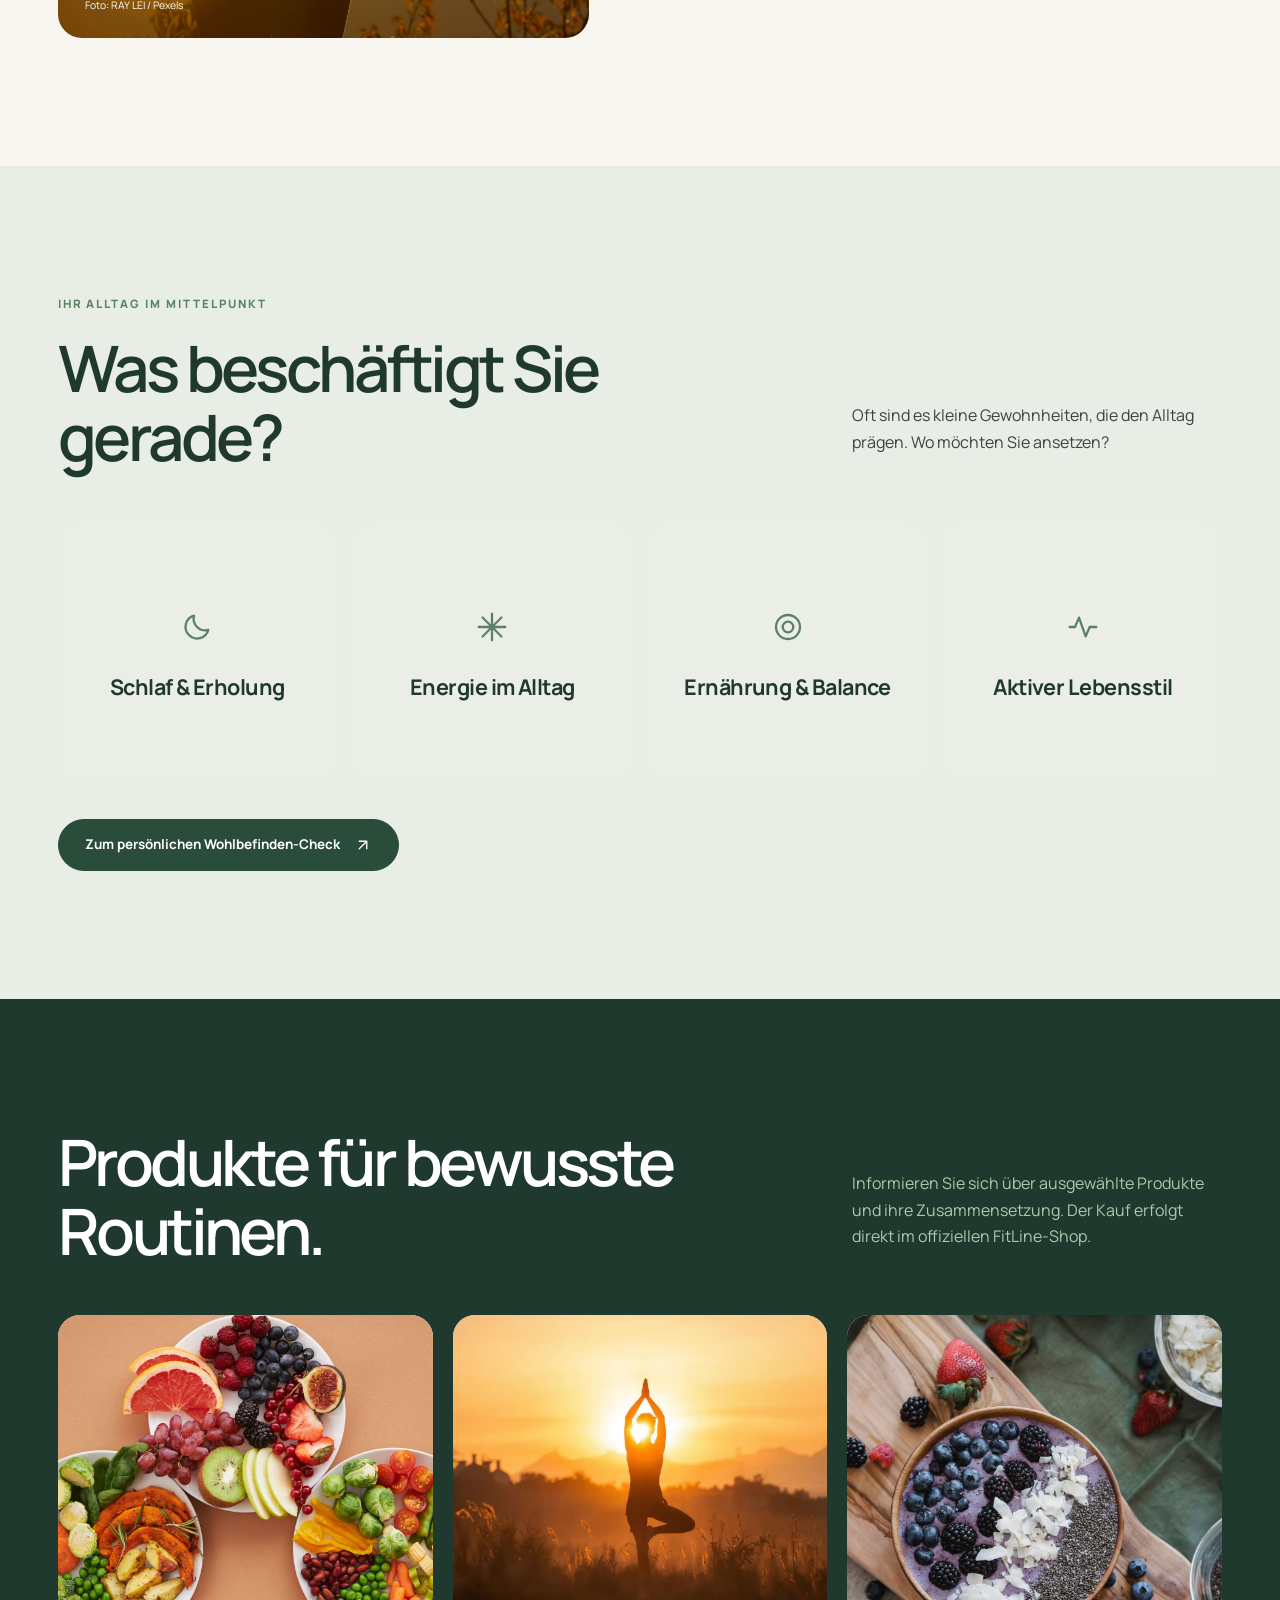
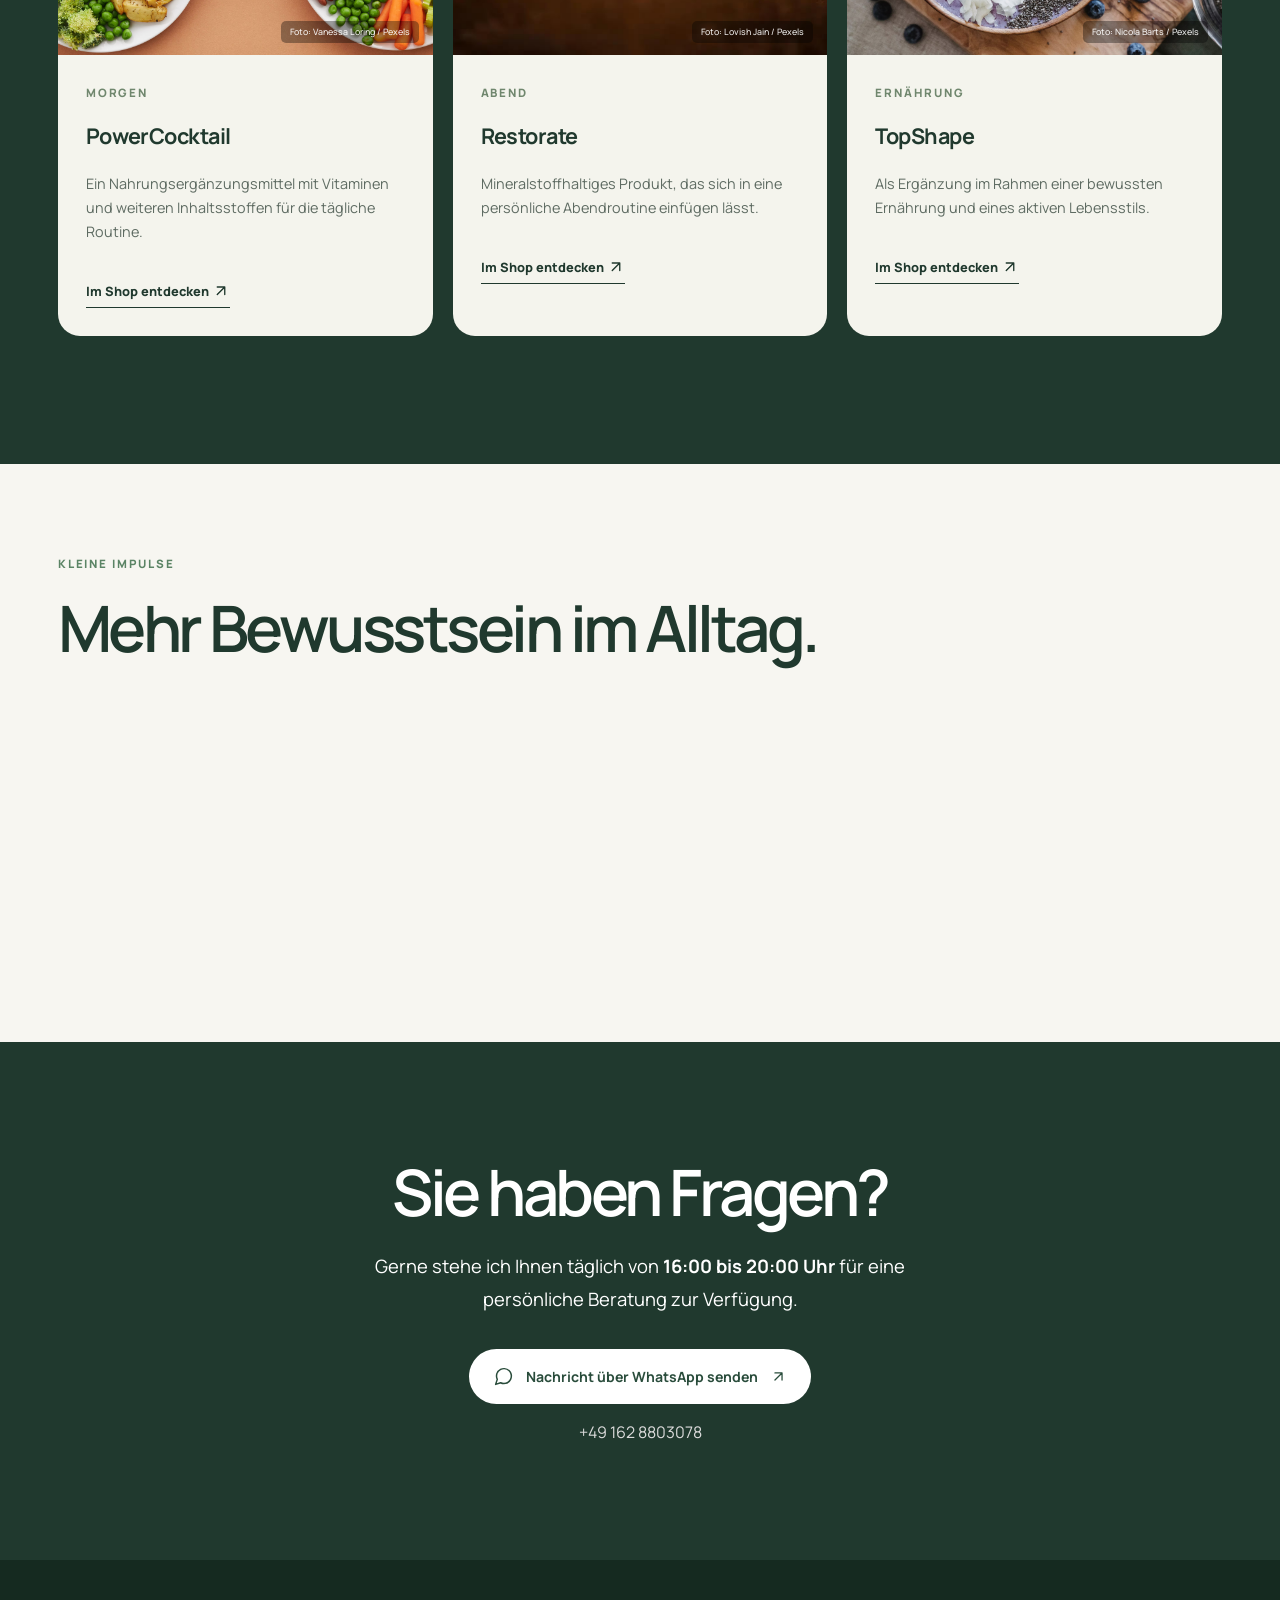
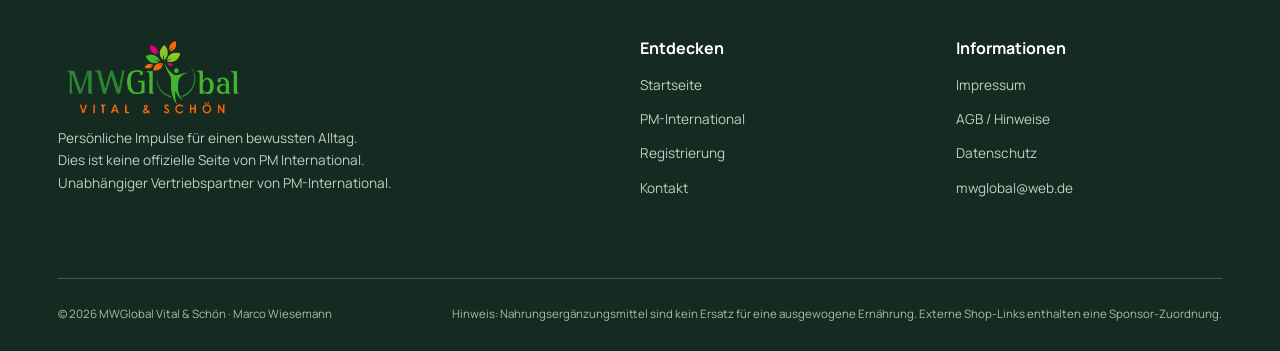
==== commit 9391a469: "Ebook added" ====
--- a/index.html
+++ b/index.html
@@ -27,6 +27,13 @@
      <a href="https://www.pmebusiness.com/registrationv2/?TP=6020723">
      Registrieren
      </a>
+     <a
+        href="assets/downloads/Gesundheitstipps die Sie direkt in Ihren Alltag einbauen können.pdf"
+        download="MWGlobal-Gesundheitstipps.pdf"
+        class="nav-download"
+    >
+        Ebook kostenlos downloaden
+    </a>
      <a class="btn" href="kontakt.html">
       Jetzt beraten lassen
      </a>
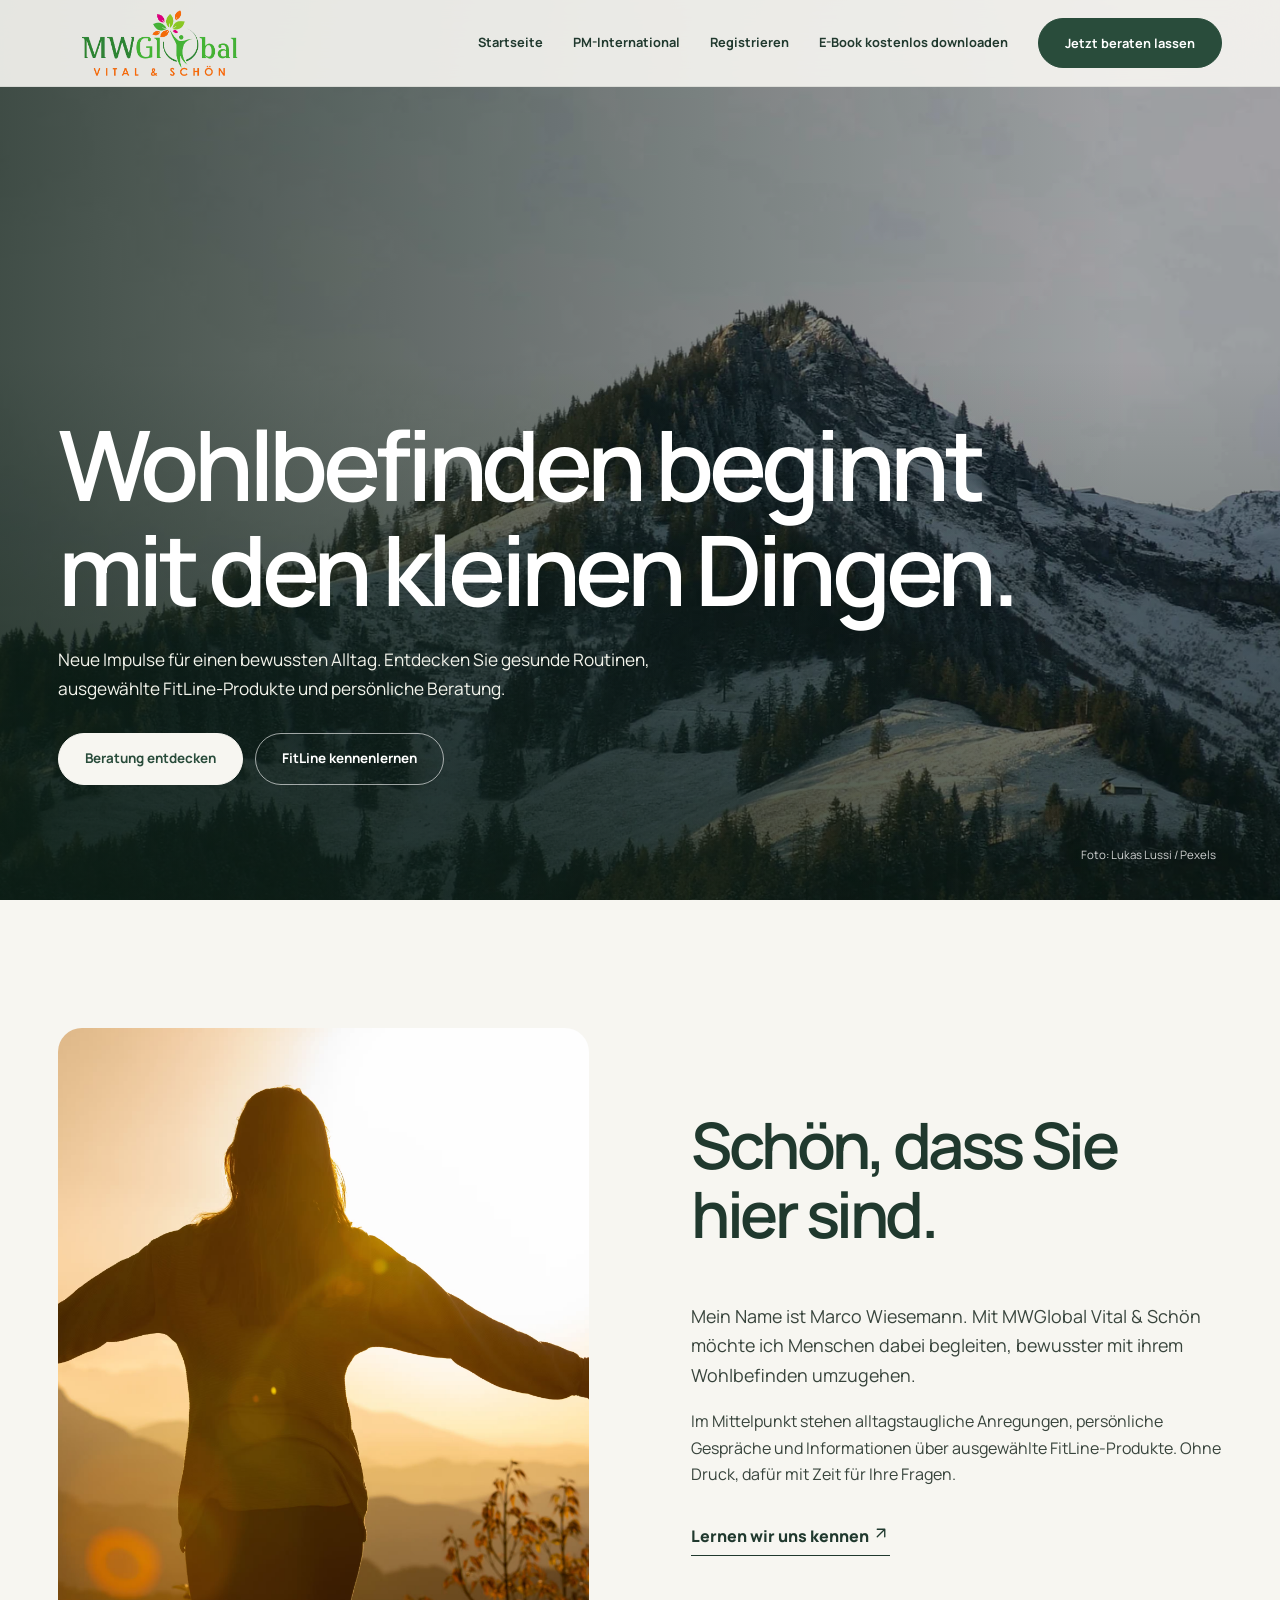
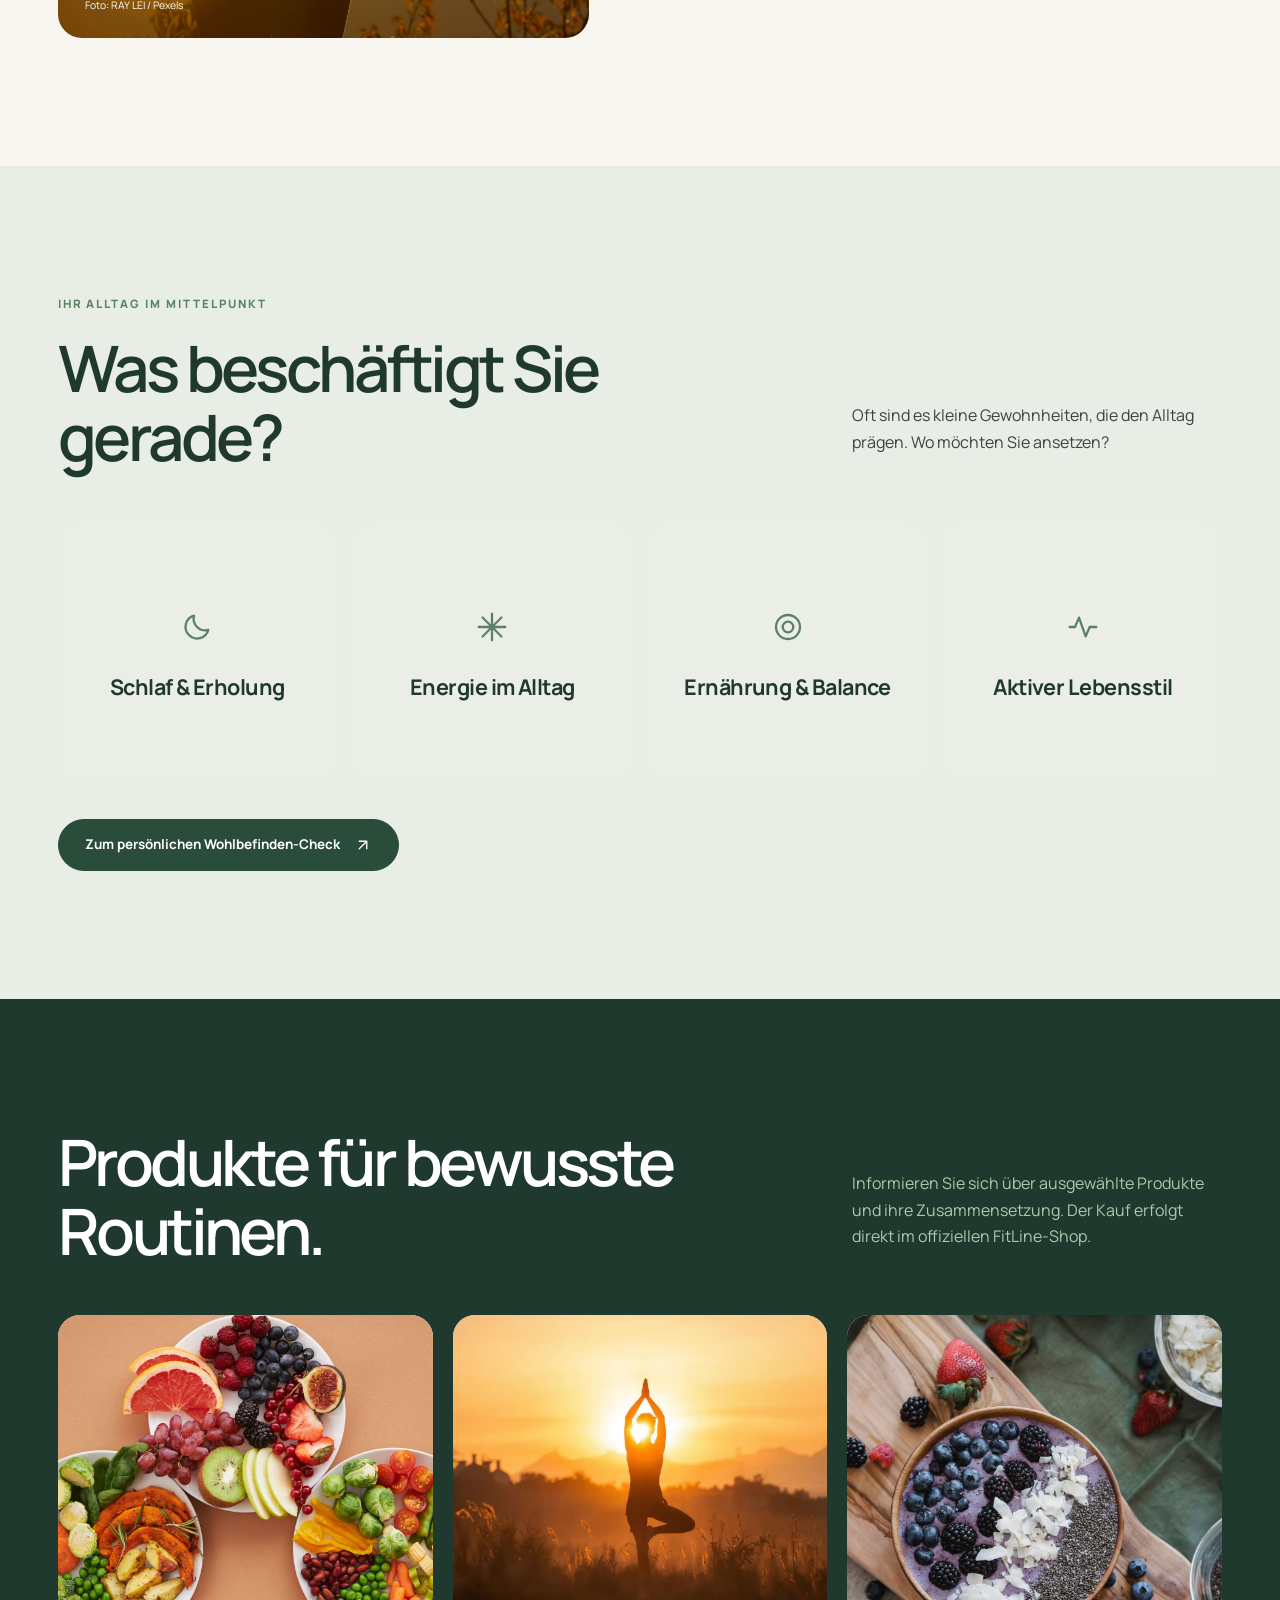
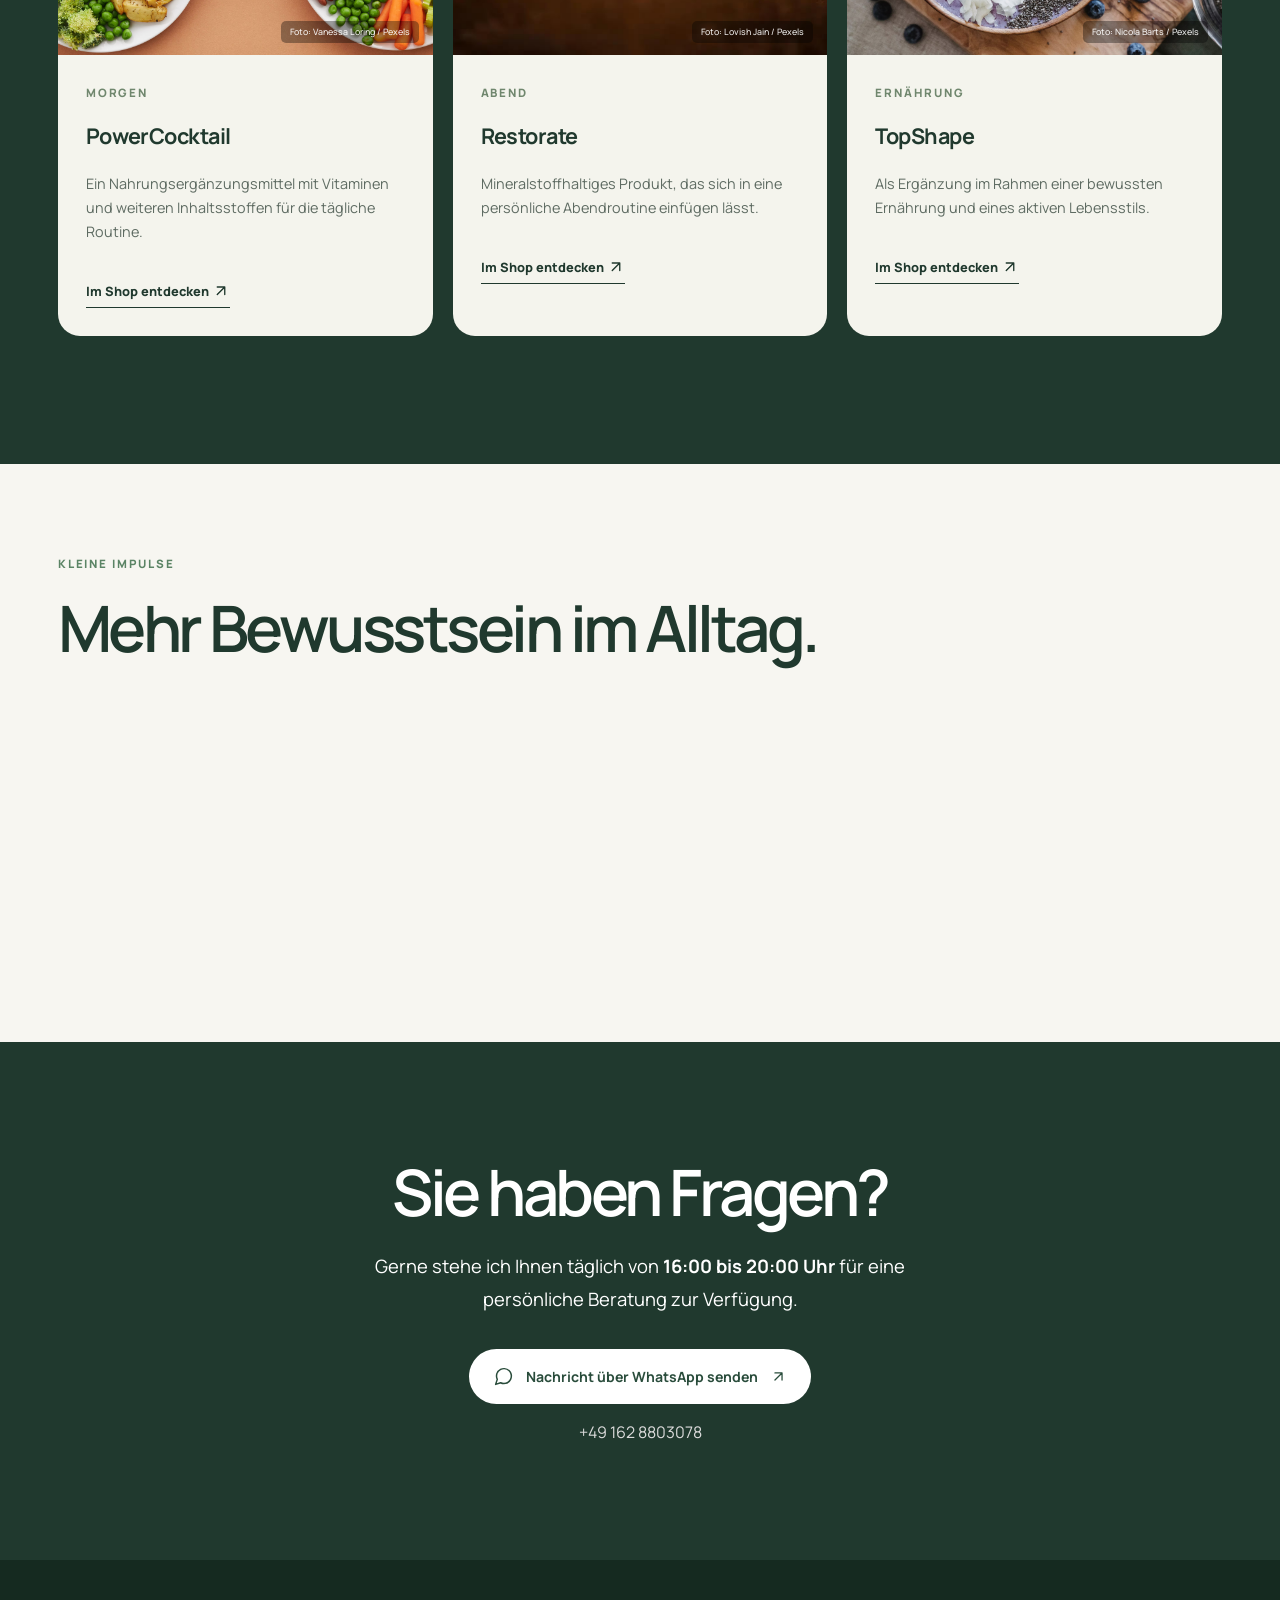
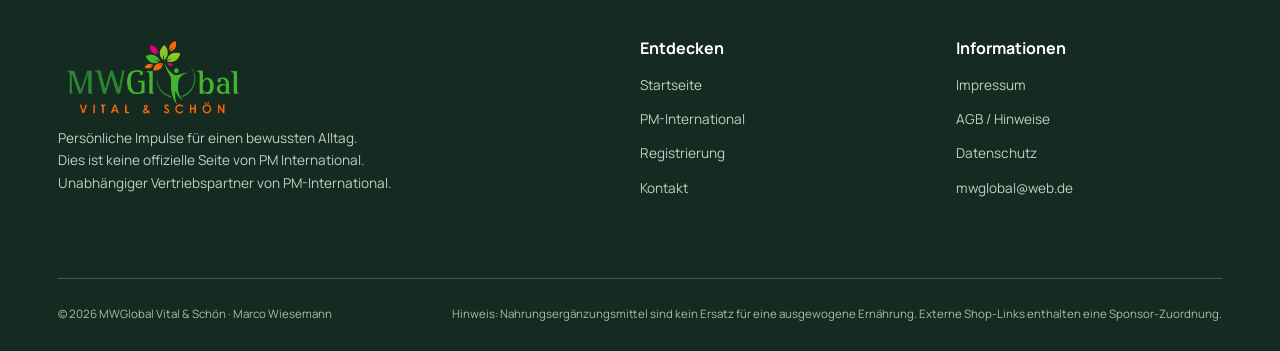
==== commit 91d481da: "E-Book" ====
--- a/index.html
+++ b/index.html
@@ -31,9 +31,9 @@
         href="assets/downloads/Gesundheitstipps die Sie direkt in Ihren Alltag einbauen können.pdf"
         download="MWGlobal-Gesundheitstipps.pdf"
         class="nav-download"
-    >
-        Ebook kostenlos downloaden
-    </a>
+     >
+        E-Book kostenlos downloaden
+     </a>
      <a class="btn" href="kontakt.html">
       Jetzt beraten lassen
      </a>
